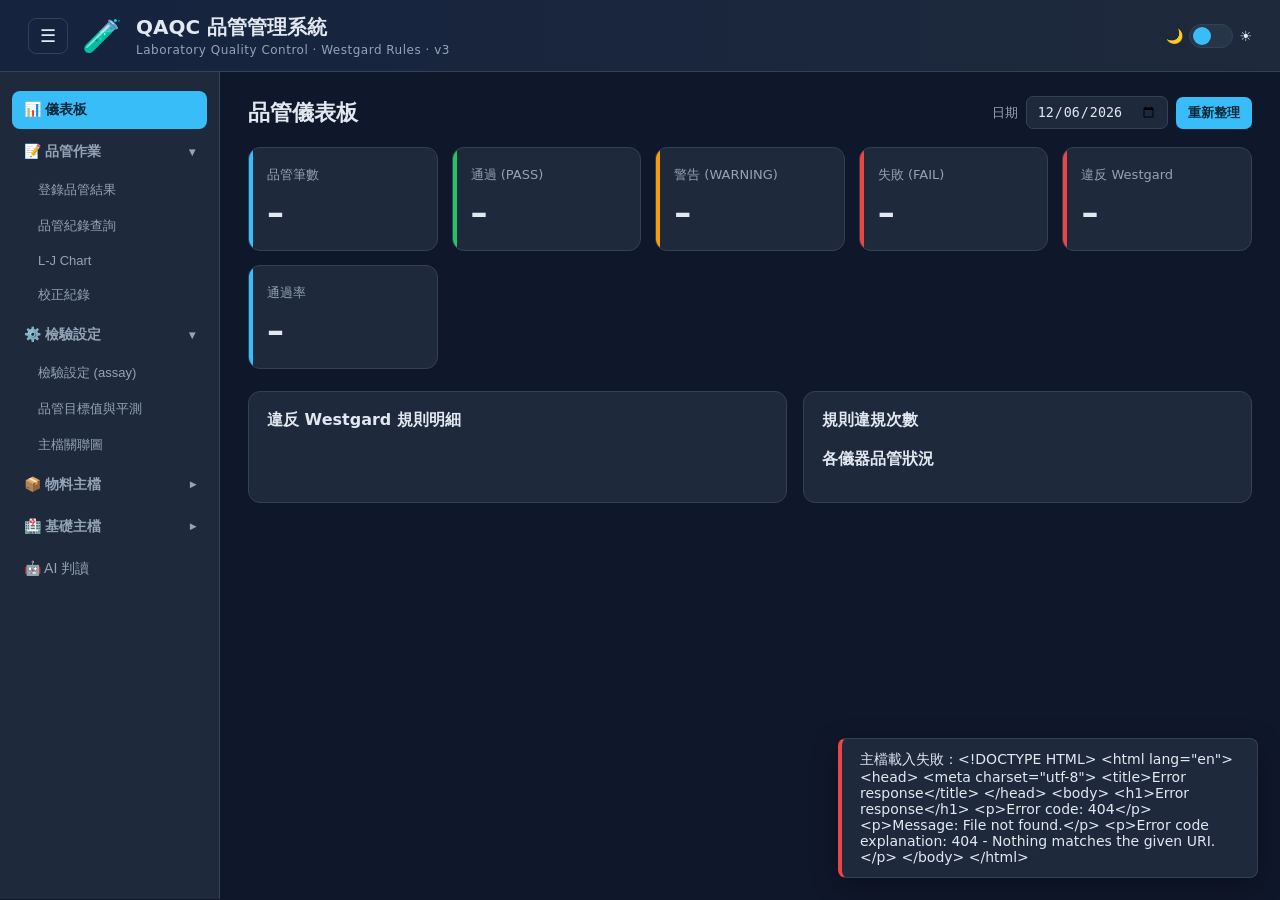
==== frontend/index.html @ 2c77fa1a "V2.1 修改前端" ====
<!DOCTYPE html>
<html lang="zh-Hant">
<head>
  <meta charset="UTF-8" />
  <meta name="viewport" content="width=device-width, initial-scale=1.0" />
  <title>QAQC 品管管理系統</title>
  <link rel="stylesheet" href="style.css" />
</head>
<body>
  <header class="topbar">
    <div class="brand">
      <button id="sidebar-toggle" class="icon-btn" title="收合選單">☰</button>
      <span class="logo">🧪</span>
      <div>
        <h1>QAQC 品管管理系統</h1>
        <p class="subtitle">Laboratory Quality Control · Westgard Rules · v3</p>
      </div>
    </div>
    <div class="topbar-right">
      <label class="theme-switch" title="切換亮 / 暗色模式">
        <span class="theme-icon">🌙</span>
        <input type="checkbox" id="theme-toggle" />
        <span class="slider"></span>
        <span class="theme-icon">☀️</span>
      </label>
    </div>
  </header>

  <div class="layout">
    <aside id="sidebar" class="sidebar">
      <nav>
        <button class="nav-link single active" data-view="dashboard">📊 儀表板</button>

        <div class="nav-group open">
          <button class="nav-group-title">📝 品管作業 <span class="chev">▾</span></button>
          <div class="nav-sub">
            <button class="nav-link" data-view="qc-run">登錄品管結果</button>
            <button class="nav-link" data-view="qc-results">品管紀錄查詢</button>
            <button class="nav-link" data-view="lj">L-J Chart</button>
            <button class="nav-link" data-view="calibration">校正紀錄</button>
          </div>
        </div>

        <div class="nav-group open">
          <button class="nav-group-title">⚙️ 檢驗設定 <span class="chev">▾</span></button>
          <div class="nav-sub">
            <button class="nav-link" data-view="assays">檢驗設定 (assay)</button>
            <button class="nav-link" data-view="qc-targets">品管目標值與平測</button>
            <button class="nav-link" data-view="er">主檔關聯圖</button>
          </div>
        </div>

        <div class="nav-group">
          <button class="nav-group-title">📦 物料主檔 <span class="chev">▾</span></button>
          <div class="nav-sub">
            <button class="nav-link" data-view="products">產品與批號</button>
            <button class="nav-link" data-view="reagent-loads">試劑上機</button>
          </div>
        </div>

        <div class="nav-group">
          <button class="nav-group-title">🏥 基礎主檔 <span class="chev">▾</span></button>
          <div class="nav-sub">
            <button class="nav-link" data-view="instruments">儀器</button>
            <button class="nav-link" data-view="test-items">檢驗項目字典</button>
            <button class="nav-link" data-view="specimen-types">檢體類別</button>
            <button class="nav-link" data-view="sections">組別</button>
          </div>
        </div>

        <button class="nav-link single" data-view="ai">🤖 AI 判讀</button>
      </nav>
    </aside>

    <main>
      <!-- ============ 儀表板 ============ -->
      <section id="view-dashboard" class="view active">
        <div class="view-head">
          <h2>品管儀表板</h2>
          <div class="date-picker">
            <label>日期</label>
            <input type="date" id="dash-date" />
            <button id="dash-refresh" class="btn-sm">重新整理</button>
          </div>
        </div>
        <div class="cards">
          <div class="card"><div class="card-label">品管筆數</div><div class="card-value" id="stat-total">–</div></div>
          <div class="card ok"><div class="card-label">通過 (PASS)</div><div class="card-value" id="stat-pass">–</div></div>
          <div class="card warn"><div class="card-label">警告 (WARNING)</div><div class="card-value" id="stat-warn">–</div></div>
          <div class="card danger"><div class="card-label">失敗 (FAIL)</div><div class="card-value" id="stat-fail">–</div></div>
          <div class="card danger"><div class="card-label">違反 Westgard</div><div class="card-value" id="stat-westgard">–</div></div>
          <div class="card"><div class="card-label">通過率</div><div class="card-value" id="stat-rate">–</div></div>
        </div>
        <div class="panels">
          <div class="panel">
            <h3>違反 Westgard 規則明細</h3>
            <div id="violation-list" class="violation-list"></div>
          </div>
          <div class="panel">
            <h3>規則違規次數</h3>
            <div id="rule-bars" class="rule-bars"></div>
            <h3 style="margin-top:18px">各儀器品管狀況</h3>
            <div id="instrument-stats" class="instrument-list"></div>
          </div>
        </div>
      </section>

      <!-- ============ 登錄品管結果 ============ -->
      <section id="view-qc-run" class="view">
        <div class="view-head"><h2>登錄品管結果</h2></div>
        <p class="mode-hint">
          一瓶品管液跑一次可產生多個項目結果。選定儀器與品管液批號後，系統會列出
          <strong>已設定目標值</strong>的檢驗項目；填入量測值送出，即自動計算 z-score 與 Westgard 判讀。
        </p>
        <div class="filter-bar">
          <div class="filter-item"><label>組別</label><select id="run-section"></select></div>
          <div class="filter-item"><label>儀器</label><select id="run-instrument"></select></div>
          <div class="filter-item"><label>品管液批號</label><select id="run-lot"></select></div>
          <div class="filter-item"><label>執行時間</label><input type="datetime-local" id="run-at" /></div>
          <div class="filter-item"><label>操作者</label><input id="run-operator" placeholder="MT001" /></div>
        </div>
        <div id="run-targets"></div>
        <div class="form-actions" style="margin-top:14px">
          <button class="btn" id="run-submit">送出品管結果</button>
          <span id="run-msg" class="add-msg"></span>
        </div>
        <div id="run-result"></div>
      </section>

      <!-- ============ 品管紀錄查詢 ============ -->
      <section id="view-qc-results" class="view">
        <div class="view-head"><h2>品管紀錄查詢</h2></div>
        <div class="filter-bar">
          <div class="filter-item"><label>起始日期</label><input type="date" id="res-from" /></div>
          <div class="filter-item"><label>結束日期</label><input type="date" id="res-to" /></div>
          <div class="filter-item"><label>組別</label><select id="res-section"></select></div>
          <div class="filter-item"><label>儀器</label><select id="res-instrument"></select></div>
          <div class="filter-item"><label>項目</label><input id="res-item" placeholder="如 GLU" /></div>
          <div class="filter-item"><label>狀態</label>
            <select id="res-status">
              <option value="">全部</option><option value="PASS">PASS</option>
              <option value="WARNING">WARNING</option><option value="FAIL">FAIL</option>
            </select>
          </div>
          <button id="res-refresh" class="btn-sm">查詢</button>
        </div>
        <div class="table-wrap"><table id="res-table"><thead></thead><tbody></tbody></table></div>
      </section>

      <!-- ============ L-J Chart ============ -->
      <section id="view-lj" class="view">
        <div class="view-head"><h2>Levey-Jennings Chart</h2></div>
        <div class="filter-bar">
          <div class="filter-item"><label>組別</label><select id="lj-section"></select></div>
          <div class="filter-item"><label>儀器</label><select id="lj-instrument"></select></div>
          <div class="filter-item"><label>檢驗項目</label><select id="lj-item"></select></div>
          <div class="filter-item"><label>起始日期</label><input type="date" id="lj-from" /></div>
          <div class="filter-item"><label>結束日期</label><input type="date" id="lj-to" /></div>
          <button id="lj-refresh" class="btn-sm">繪圖</button>
        </div>
        <div class="lj-legend">
          <span><i class="dot ok"></i>PASS</span><span><i class="dot warn"></i>WARNING</span>
          <span><i class="dot danger"></i>FAIL</span>
          <span class="ln mean">— Mean</span><span class="ln s1">— ±1SD</span>
          <span class="ln s2">— ±2SD</span><span class="ln s3">— ±3SD</span>
        </div>
        <div id="lj-charts"></div>
      </section>

      <!-- ============ 校正紀錄 ============ -->
      <section id="view-calibration" class="view">
        <div class="view-head">
          <h2>校正紀錄</h2>
          <button class="btn-sm" id="cal-new">登錄校正事件</button>
        </div>
        <div class="filter-bar">
          <div class="filter-item"><label>組別</label><select id="cal-section"></select></div>
          <div class="filter-item"><label>儀器</label><select id="cal-instrument"></select></div>
          <div class="filter-item"><label>起始日期</label><input type="date" id="cal-from" /></div>
          <div class="filter-item"><label>結束日期</label><input type="date" id="cal-to" /></div>
          <button id="cal-refresh" class="btn-sm">查詢</button>
        </div>
        <div id="cal-list"></div>
      </section>

      <!-- ============ 檢驗設定 (assay) ============ -->
      <section id="view-assays" class="view">
        <div class="view-head">
          <h2>檢驗設定 (assay)</h2>
          <div class="head-actions">
            <button class="btn-sm" id="assay-new">新增設定</button>
            <button class="btn-sm" id="assay-batch">批次新增</button>
            <button class="btn-sm ghost" id="assay-copy">複製到備機</button>
          </div>
        </div>
        <p class="mode-hint">
          <strong>assay = 儀器 × 檢驗項目 × 檢體別</strong>。同一項目在不同檢體（如 CRE/BLOOD 與 CRE/URINE）
          或不同儀器上，都是各自獨立的一筆設定；試劑、品管液、校正液的關聯掛在這裡。
        </p>
        <div class="filter-bar">
          <div class="filter-item"><label>組別</label><select id="assay-section"></select></div>
          <div class="filter-item"><label>儀器</label><select id="assay-instrument"></select></div>
          <div class="filter-item"><label>檢體</label><select id="assay-specimen"><option value="">全部</option></select></div>
          <div class="filter-item"><label>項目關鍵字</label><input id="assay-q" placeholder="代碼或名稱" /></div>
          <label class="check-label"><input type="checkbox" id="assay-inactive" />含已停用</label>
          <button id="assay-refresh" class="btn-sm">查詢</button>
          <span id="assay-msg" class="add-msg"></span>
        </div>
        <div class="table-wrap"><table id="assay-table"><thead></thead><tbody></tbody></table></div>
      </section>

      <!-- ============ 品管目標值與平測 ============ -->
      <section id="view-qc-targets" class="view">
        <div class="view-head">
          <h2>品管目標值與平測</h2>
          <button class="btn-sm" id="target-new">建立目標值</button>
        </div>
        <p class="mode-hint">
          目標值屬於 <strong>assay × 品管液批號</strong>，且版本化：平測前用原廠值（MANUFACTURER），
          平測完成後建立實驗室值（LAB），舊版自動收效但保留，歷史判讀因此永遠可重現。
        </p>
        <div class="filter-bar">
          <div class="filter-item"><label>組別</label><select id="target-section"></select></div>
          <div class="filter-item"><label>儀器</label><select id="target-instrument"></select></div>
          <label class="check-label"><input type="checkbox" id="target-history" />含歷史版本</label>
          <button id="target-refresh" class="btn-sm">查詢</button>
          <span id="target-msg" class="add-msg"></span>
        </div>
        <div class="panel" style="margin-bottom:16px">
          <h3>⚠️ 待平測（仍使用原廠值）</h3>
          <div class="table-wrap"><table id="pending-table"><thead></thead><tbody></tbody></table></div>
        </div>
        <div class="panel">
          <h3>目標值清單</h3>
          <div class="table-wrap"><table id="target-table"><thead></thead><tbody></tbody></table></div>
        </div>
      </section>

      <!-- ============ 主檔關聯圖 ============ -->
      <section id="view-er" class="view">
        <div class="view-head"><h2>主檔關聯圖</h2></div>
        <div class="filter-bar">
          <div class="filter-item"><label>組別</label><select id="er-section"></select></div>
          <div class="filter-item"><label>儀器</label><select id="er-instrument"></select></div>
          <button id="er-refresh" class="btn-sm">重新載入</button>
          <button id="er-reset" class="btn-sm ghost">清除選取</button>
        </div>
        <div class="er-legend">
          <span><i class="er-dot t-inst"></i>儀器</span>
          <span><i class="er-dot t-qc"></i>品管液</span>
          <span><i class="er-dot t-reagent"></i>試劑</span>
          <span><i class="er-dot t-item"></i>檢驗設定</span>
          <span class="er-legend-tip">點擊卡片可高亮關聯路徑</span>
        </div>
        <div class="er-stats" id="er-stats"></div>
        <div class="er-layout" id="er-layout">
          <div class="er-wrap">
            <div class="er-canvas" id="er-canvas">
              <svg class="er-edges" id="er-edges"></svg>
              <div class="er-columns" id="er-columns"></div>
            </div>
          </div>
          <aside class="er-detail-panel" id="er-detail-panel">
            <div class="er-detail-head">
              <h3>詳細資料</h3>
              <button type="button" class="icon-btn er-collapse" id="er-detail-toggle" title="收合">›</button>
            </div>
            <div class="er-detail" id="er-detail"></div>
          </aside>
          <button type="button" class="er-detail-open" id="er-detail-open" title="展開">‹</button>
        </div>
      </section>

      <!-- ============ 產品與批號 ============ -->
      <section id="view-products" class="view">
        <div class="view-head">
          <h2>產品與批號</h2>
          <div class="head-actions">
            <button class="btn-sm" id="prod-new">新增產品</button>
            <button class="btn-sm" id="lot-new">新增批號</button>
          </div>
        </div>
        <p class="mode-hint">
          <strong>產品是穩定定義，批號是實體</strong>。換批號只需新增 lot，
          assay 的關聯掛在產品上，因此換批永遠不會讓試劑或品管液關聯指錯。
        </p>
        <div class="mode-tabs">
          <button type="button" class="mode-tab active" data-ptype="reagent">試劑</button>
          <button type="button" class="mode-tab" data-ptype="qc">品管液</button>
          <button type="button" class="mode-tab" data-ptype="calibrator">校正液</button>
        </div>
        <div class="filter-bar">
          <label class="check-label"><input type="checkbox" id="prod-inactive" />含已停用</label>
          <button id="prod-refresh" class="btn-sm">重新整理</button>
          <span id="prod-msg" class="add-msg"></span>
        </div>
        <div id="prod-list"></div>
      </section>

      <!-- ============ 試劑上機 ============ -->
      <section id="view-reagent-loads" class="view">
        <div class="view-head">
          <h2>試劑上機</h2>
          <button class="btn-sm" id="load-new">試劑上機</button>
        </div>
        <div class="filter-bar">
          <div class="filter-item"><label>組別</label><select id="load-section"></select></div>
          <div class="filter-item"><label>儀器</label><select id="load-instrument"></select></div>
          <label class="check-label"><input type="checkbox" id="load-current" checked />只看在線上</label>
          <button id="load-refresh" class="btn-sm">查詢</button>
          <span id="load-msg" class="add-msg"></span>
        </div>
        <div class="table-wrap"><table id="load-table"><thead></thead><tbody></tbody></table></div>
      </section>

      <!-- ============ 基礎主檔（儀器 / 項目 / 檢體 / 組別）============ -->
      <section id="view-instruments" class="view">
        <div class="view-head">
          <h2>儀器</h2>
          <button class="btn-sm" id="inst-new">新增儀器</button>
        </div>
        <div class="filter-bar">
          <label class="check-label"><input type="checkbox" id="inst-inactive" />含已停用</label>
          <button id="inst-refresh" class="btn-sm">重新整理</button>
          <span id="inst-msg" class="add-msg"></span>
        </div>
        <div class="table-wrap"><table id="inst-table"><thead></thead><tbody></tbody></table></div>
      </section>

      <section id="view-test-items" class="view">
        <div class="view-head">
          <h2>檢驗項目字典</h2>
          <button class="btn-sm" id="item-new">新增項目</button>
        </div>
        <p class="mode-hint">全院共用字典，<strong>不綁儀器</strong>。同一個 CRE 在多台儀器、多種檢體上共用這一筆。</p>
        <div class="filter-bar">
          <div class="filter-item"><label>關鍵字</label><input id="item-q" placeholder="代碼或名稱" /></div>
          <button id="item-refresh" class="btn-sm">查詢</button>
          <span id="item-msg" class="add-msg"></span>
        </div>
        <div class="table-wrap"><table id="item-table"><thead></thead><tbody></tbody></table></div>
      </section>

      <section id="view-specimen-types" class="view">
        <div class="view-head">
          <h2>檢體類別</h2>
          <button class="btn-sm" id="spec-new">新增檢體類別</button>
        </div>
        <div class="filter-bar"><span id="spec-msg" class="add-msg"></span></div>
        <div class="table-wrap"><table id="spec-table"><thead></thead><tbody></tbody></table></div>
      </section>

      <section id="view-sections" class="view">
        <div class="view-head">
          <h2>組別</h2>
          <button class="btn-sm" id="sec-new">新增組別</button>
        </div>
        <div class="filter-bar"><span id="sec-msg" class="add-msg"></span></div>
        <div class="table-wrap"><table id="sec-table"><thead></thead><tbody></tbody></table></div>
      </section>

      <!-- ============ AI 判讀 ============ -->
      <section id="view-ai" class="view">
        <div class="view-head"><h2>AI 品管判讀</h2></div>
        <div class="filter-bar">
          <div class="filter-item"><label>組別</label><select id="ai-section"></select></div>
          <div class="filter-item"><label>儀器</label><select id="ai-instrument"></select></div>
          <div class="filter-item"><label>項目</label><input id="ai-item" placeholder="留空為全部" /></div>
          <div class="filter-item"><label>起始日期</label><input type="date" id="ai-from" /></div>
          <div class="filter-item"><label>結束日期</label><input type="date" id="ai-to" /></div>
        </div>
        <div class="ai-actions"><button id="ai-run" class="btn">AI 判讀</button></div>
        <div id="ai-result" class="ai-result"></div>
      </section>
    </main>
  </div>

  <!-- ============ 通用對話框 ============ -->
  <div class="modal-backdrop" id="modal">
    <div class="modal">
      <div class="modal-head">
        <h3 id="modal-title">編輯</h3>
        <button type="button" class="icon-btn" id="modal-close">✕</button>
      </div>
      <p class="modal-hint" id="modal-hint" hidden></p>
      <form id="modal-form" class="form-grid modal-body"></form>
      <div class="modal-foot">
        <span id="modal-msg" class="add-msg"></span>
        <button type="button" class="btn-sm ghost" id="modal-cancel">取消</button>
        <button type="button" class="btn-sm" id="modal-save">儲存</button>
      </div>
    </div>
  </div>

  <div id="toast" class="toast" hidden></div>

  <script src="app.js"></script>
</body>
</html>
---- frontend/style.css ----
:root {
  --bg: #0f172a;
  --panel: #1e293b;
  --panel-2: #273549;
  --text: #e2e8f0;
  --muted: #94a3b8;
  --accent: #38bdf8;
  --accent-text: #06283b;
  --ok: #22c55e;
  --warn: #f59e0b;
  --danger: #ef4444;
  --border: #334155;
  --topbar-bg: linear-gradient(90deg, #15233f, #1e293b);
  --chart-bg: #16202f;
  --chart-point-stroke: #0f172a;
}

/* Light mode */
:root[data-theme="light"] {
  --bg: #f1f5f9;
  --panel: #ffffff;
  --panel-2: #e2e8f0;
  --text: #1e293b;
  --muted: #64748b;
  --accent: #0284c7;
  --accent-text: #ffffff;
  --ok: #16a34a;
  --warn: #d97706;
  --danger: #dc2626;
  --border: #cbd5e1;
  --topbar-bg: linear-gradient(90deg, #ffffff, #f1f5f9);
  --chart-bg: #f8fafc;
  --chart-point-stroke: #ffffff;
}

* { box-sizing: border-box; }
body {
  margin: 0;
  font-family: "Segoe UI", "PingFang TC", "Microsoft JhengHei", system-ui, sans-serif;
  background: var(--bg);
  color: var(--text);
}

.topbar {
  display: flex;
  align-items: center;
  justify-content: space-between;
  padding: 14px 28px;
  background: var(--topbar-bg);
  border-bottom: 1px solid var(--border);
  flex-wrap: wrap;
  gap: 12px;
  position: sticky;
  top: 0;
  z-index: 20;
}
.brand { display: flex; align-items: center; gap: 14px; }
.logo { font-size: 32px; }
.brand h1 { font-size: 20px; margin: 0; }
.subtitle { margin: 2px 0 0; color: var(--muted); font-size: 12px; letter-spacing: .5px; }
.topbar-right { display: flex; align-items: center; gap: 14px; }

.icon-btn {
  background: transparent; border: 1px solid var(--border); color: var(--text);
  font-size: 18px; padding: 6px 11px; border-radius: 8px; cursor: pointer;
}
.icon-btn:hover { border-color: var(--accent); }

/* 主題切換開關 */
.theme-switch { display: flex; align-items: center; gap: 6px; cursor: pointer; user-select: none; }
.theme-switch input { display: none; }
.theme-switch .slider {
  width: 44px; height: 24px; border-radius: 24px; background: var(--panel-2);
  border: 1px solid var(--border); position: relative; transition: .2s;
}
.theme-switch .slider::before {
  content: ""; position: absolute; top: 2px; left: 3px; width: 18px; height: 18px;
  border-radius: 50%; background: var(--accent); transition: .2s;
}
.theme-switch input:checked + .slider::before { transform: translateX(19px); }
.theme-icon { font-size: 14px; }

/* 版面：側欄 + 主內容 */
.layout { display: flex; min-height: calc(100vh - 73px); }

.sidebar {
  width: 220px; flex-shrink: 0;
  background: var(--panel);
  border-right: 1px solid var(--border);
  padding: 18px 12px;
  transition: margin-left .2s;
}
.layout.sidebar-collapsed .sidebar { margin-left: -220px; }
.sidebar nav { display: flex; flex-direction: column; gap: 4px; position: sticky; top: 91px; }

.nav-link, .nav-group-title {
  display: flex; align-items: center; gap: 8px; width: 100%;
  background: transparent; border: none; text-align: left;
  color: var(--muted); padding: 10px 12px; border-radius: 8px;
  cursor: pointer; font-size: 14px; transition: .15s;
}
.nav-link:hover, .nav-group-title:hover { color: var(--text); background: var(--panel-2); }
.nav-link.active { background: var(--accent); color: var(--accent-text); font-weight: 600; }
.nav-link.disabled { opacity: .45; cursor: not-allowed; }
.nav-link.disabled:hover { background: transparent; color: var(--muted); }

.nav-group-title { font-weight: 600; justify-content: space-between; }
.nav-group-title .chev { transition: transform .2s; font-size: 12px; }
.nav-group:not(.open) .chev { transform: rotate(-90deg); }
.nav-sub { display: none; flex-direction: column; gap: 2px; padding-left: 14px; margin-top: 2px; }
.nav-group.open .nav-sub { display: flex; }
.nav-sub .nav-link { font-size: 13px; padding: 8px 12px; }

.dev-tag {
  font-size: 10px; padding: 1px 6px; border-radius: 10px;
  background: rgba(245,158,11,.18); color: var(--warn); margin-left: 4px;
}

main { flex: 1; min-width: 0; padding: 24px 28px 60px; max-width: 1200px; margin: 0 auto; }
.view { display: none; }
.view.active { display: block; animation: fade .2s; }
@keyframes fade { from { opacity: 0; transform: translateY(6px); } to { opacity: 1; transform: none; } }

.view-head {
  display: flex; align-items: center; justify-content: space-between;
  margin-bottom: 18px; flex-wrap: wrap; gap: 12px;
}
.view-head h2 { margin: 0; font-size: 22px; }
.date-picker { display: flex; align-items: center; gap: 8px; }
.date-picker label { color: var(--muted); font-size: 13px; }
input[type=date], input[type=time], select {
  background: var(--panel); border: 1px solid var(--border); color: var(--text);
  padding: 7px 10px; border-radius: 7px;
}

/* 篩選列 */
.filter-bar {
  display: flex; align-items: flex-end; gap: 14px; flex-wrap: wrap;
  background: var(--panel); border: 1px solid var(--border);
  border-radius: 12px; padding: 16px 18px; margin-bottom: 18px;
}
.filter-item { display: flex; flex-direction: column; gap: 6px; }
.filter-item label { color: var(--muted); font-size: 12px; }
.filter-item select { min-width: 170px; }

.btn, .btn-sm {
  background: var(--accent); color: var(--accent-text); border: none; border-radius: 7px;
  cursor: pointer; font-weight: 600;
}
.btn { padding: 11px 18px; font-size: 15px; }
.btn-sm { padding: 7px 12px; font-size: 13px; }
.btn-sm.ghost { background: transparent; color: var(--muted); border: 1px solid var(--border); }
.btn:hover, .btn-sm:hover { filter: brightness(1.08); }

/* Cards */
.cards { display: grid; grid-template-columns: repeat(auto-fit, minmax(170px, 1fr)); gap: 14px; }
.card {
  background: var(--panel); border: 1px solid var(--border); border-radius: 12px;
  padding: 18px; position: relative; overflow: hidden;
}
.card::before { content: ""; position: absolute; left: 0; top: 0; bottom: 0; width: 4px; background: var(--accent); }
.card.ok::before { background: var(--ok); }
.card.warn::before { background: var(--warn); }
.card.danger::before { background: var(--danger); }
.card-label { color: var(--muted); font-size: 13px; }
.card-value { font-size: 34px; font-weight: 700; margin-top: 8px; }

/* Panels */
.panels { display: grid; grid-template-columns: 1.2fr 1fr; gap: 16px; margin-top: 22px; }
.panel { background: var(--panel); border: 1px solid var(--border); border-radius: 12px; padding: 18px; }
.panel h3 { margin: 0 0 14px; font-size: 16px; }

.violation-list .vrow {
  border: 1px solid var(--border); border-left: 4px solid var(--danger);
  border-radius: 8px; padding: 12px 14px; margin-bottom: 10px; background: var(--panel-2);
}
.vrow .vhead { display: flex; justify-content: space-between; align-items: center; }
.vrow .vtitle { font-weight: 600; }
.vrow .vmeta { color: var(--muted); font-size: 12px; margin-top: 4px; }
.vrow .vremark { font-size: 13px; margin-top: 6px; color: var(--text); opacity: .85; }
.empty { color: var(--muted); padding: 14px; text-align: center; }

.rule-bars .bar-row { display: flex; align-items: center; gap: 10px; margin-bottom: 10px; }
.rule-bars .bar-label { width: 56px; font-size: 13px; font-family: monospace; }
.rule-bars .bar-track { flex: 1; background: var(--panel-2); border-radius: 6px; height: 20px; overflow: hidden; }
.rule-bars .bar-fill { height: 100%; background: var(--danger); border-radius: 6px; }
.rule-bars .bar-count { width: 28px; text-align: right; font-size: 13px; }

.instrument-list .irow { display: flex; justify-content: space-between; padding: 8px 0; border-bottom: 1px solid var(--border); }
.instrument-list .irow:last-child { border-bottom: none; }
.ipill { font-size: 12px; padding: 2px 8px; border-radius: 20px; background: var(--panel-2); }
.ipill.bad { background: rgba(239,68,68,.18); color: #fca5a5; }

/* Table */
.table-wrap { overflow-x: auto; border: 1px solid var(--border); border-radius: 12px; }
table { width: 100%; border-collapse: collapse; font-size: 13px; }
th, td { padding: 10px 12px; text-align: left; white-space: nowrap; }
thead th { background: var(--panel-2); color: var(--muted); position: sticky; top: 0; }
tbody tr { border-top: 1px solid var(--border); }
tbody tr:hover { background: rgba(56,189,248,.06); }

.badge { padding: 3px 9px; border-radius: 20px; font-size: 12px; font-weight: 600; }
.badge.Pass { background: rgba(34,197,94,.18); color: #86efac; }
.badge.Warning { background: rgba(245,158,11,.18); color: #fcd34d; }
.badge.Fail { background: rgba(239,68,68,.18); color: #fca5a5; }
.wg { font-family: monospace; color: #fca5a5; }

/* L-J Chart */
.lj-legend {
  display: flex; gap: 18px; flex-wrap: wrap; align-items: center;
  color: var(--muted); font-size: 13px; margin-bottom: 14px;
}
.lj-legend .dot { display: inline-block; width: 10px; height: 10px; border-radius: 50%; margin-right: 6px; vertical-align: middle; }
.lj-legend .dot.ok { background: var(--ok); }
.lj-legend .dot.warn { background: var(--warn); }
.lj-legend .dot.danger { background: var(--danger); }
.lj-legend .ln { font-weight: 600; }
.lj-legend .ln.mean { color: var(--ok); }
.lj-legend .ln.s1 { color: #7c8aa0; }
.lj-legend .ln.s2 { color: var(--warn); }
.lj-legend .ln.s3 { color: var(--danger); }

.lj-chart {
  background: var(--panel); border: 1px solid var(--border);
  border-radius: 12px; padding: 16px 18px; margin-bottom: 18px;
}
.lj-chart h3 { margin: 0 0 4px; font-size: 16px; }
.lj-chart .lj-sub { color: var(--muted); font-size: 12px; margin-bottom: 10px; }
.lj-chart svg { width: 100%; height: auto; display: block; }

/* 互動式 ER 關聯圖 */
:root {
  --er-inst: #38bdf8;
  --er-qc: #a78bfa;
  --er-reagent: #34d399;
  --er-item: #fbbf24;
}
:root[data-theme="light"] {
  --er-inst: #0284c7;
  --er-qc: #7c3aed;
  --er-reagent: #059669;
  --er-item: #d97706;
}

.er-legend {
  display: flex; gap: 18px; flex-wrap: wrap; align-items: center;
  color: var(--muted); font-size: 13px; margin-bottom: 12px;
}
.er-dot { display: inline-block; width: 10px; height: 10px; border-radius: 3px; margin-right: 6px; vertical-align: middle; }
.er-dot.t-inst { background: var(--er-inst); }
.er-dot.t-qc { background: var(--er-qc); }
.er-dot.t-reagent { background: var(--er-reagent); }
.er-dot.t-item { background: var(--er-item); }
.er-legend-tip { margin-left: auto; font-size: 12px; opacity: .8; }

.er-stats { display: flex; gap: 10px; flex-wrap: wrap; margin-bottom: 14px; }
.er-stats .er-chip {
  background: var(--panel-2); border: 1px solid var(--border);
  border-radius: 20px; padding: 4px 12px; font-size: 12px; color: var(--muted);
}

/* 關聯圖 + 右側詳細資料面板（等高並排，可收折） */
.er-layout {
  display: flex; align-items: stretch; gap: 14px;
  height: 74vh; position: relative; overflow: hidden;
}
.er-wrap {
  flex: 1; min-width: 0; height: 100%;
  border: 1px solid var(--border); border-radius: 12px;
  background: var(--panel);
  /* 以「不出現左右捲動」為原則：欄位自適應收縮，只保留垂直捲動 */
  overflow-x: hidden; overflow-y: auto;
}

.er-detail-panel {
  width: 340px; flex-shrink: 0; height: 100%;
  display: flex; flex-direction: column;
  background: var(--panel); border: 1px solid var(--border); border-radius: 12px;
  overflow: hidden;
  transition: margin-right .3s ease, transform .3s ease, opacity .25s ease;
}
/* 收合：向右滑出 */
.er-layout.detail-collapsed .er-detail-panel {
  margin-right: -354px; transform: translateX(100%); opacity: 0;
}
.er-detail-head {
  display: flex; align-items: center; justify-content: space-between;
  padding: 12px 14px; border-bottom: 1px solid var(--border); flex-shrink: 0;
}
.er-detail-head h3 { margin: 0; font-size: 15px; }
.er-collapse { font-size: 16px; line-height: 1; padding: 4px 10px; }

/* 收合後的展開把手 */
.er-detail-open {
  position: absolute; right: 0; top: 50%; transform: translateY(-50%);
  display: none; align-items: center; justify-content: center;
  width: 26px; height: 64px; cursor: pointer;
  background: var(--panel); color: var(--accent);
  border: 1px solid var(--border); border-right: none;
  border-radius: 8px 0 0 8px; font-size: 16px;
  animation: er-handle-in .3s ease;
}
.er-layout.detail-collapsed .er-detail-open { display: flex; }
.er-detail-open:hover { border-color: var(--accent); }
@keyframes er-handle-in { from { opacity: 0; transform: translate(14px, -50%); } to { opacity: 1; } }
/* 不設固定 min-width，讓畫布跟著可用寬度變化（面板展開/收合都不會產生左右捲動） */
.er-canvas { position: relative; min-width: 0; padding: 18px 16px; }
.er-edges { position: absolute; inset: 0; width: 100%; height: 100%; pointer-events: none; z-index: 0; }
.er-columns {
  position: relative; z-index: 1;
  display: grid;
  /* minmax(0, 1fr)：允許欄位縮到比內容更窄，避免撐出水平捲軸 */
  grid-template-columns: repeat(4, minmax(0, 1fr));
  gap: clamp(10px, 1.6vw, 26px);
  align-items: start;
}
.er-col { min-width: 0; }
.er-col-head {
  font-size: 12px; font-weight: 700; letter-spacing: .5px; text-transform: uppercase;
  color: var(--muted); padding-bottom: 8px; margin-bottom: 10px;
  border-bottom: 2px solid var(--border);
  white-space: nowrap; overflow: hidden; text-overflow: ellipsis;
}
.er-col.t-inst .er-col-head { border-color: var(--er-inst); color: var(--er-inst); }
.er-col.t-qc .er-col-head { border-color: var(--er-qc); color: var(--er-qc); }
.er-col.t-reagent .er-col-head { border-color: var(--er-reagent); color: var(--er-reagent); }
.er-col.t-item .er-col-head { border-color: var(--er-item); color: var(--er-item); }

.er-node {
  background: var(--panel-2); border: 1px solid var(--border);
  border-left: 4px solid var(--border); border-radius: 8px;
  padding: 9px 11px; margin-bottom: 10px; cursor: pointer;
  transition: .15s; user-select: none; min-width: 0;
}
.er-node:hover { border-color: var(--accent); transform: translateX(2px); }
.er-node.t-inst { border-left-color: var(--er-inst); }
.er-node.t-qc { border-left-color: var(--er-qc); }
.er-node.t-reagent { border-left-color: var(--er-reagent); }
.er-node.t-item { border-left-color: var(--er-item); }
/* 欄寬縮小時讓文字換行，而不是把版面撐寬 */
.er-node .er-title { font-size: 13px; font-weight: 600; overflow-wrap: anywhere; }
.er-node .er-sub { font-size: 11px; color: var(--muted); margin-top: 3px; line-height: 1.5; overflow-wrap: anywhere; }
.er-node .er-tag {
  display: inline-block; font-size: 10px; padding: 1px 6px; border-radius: 10px;
  background: var(--panel); border: 1px solid var(--border); margin: 3px 4px 0 0;
}
.er-node .er-tag.warn { color: var(--warn); border-color: var(--warn); }
.er-node .er-tag.ok { color: var(--ok); border-color: var(--ok); }

/* 高亮 / 淡出 */
.er-canvas.has-selection .er-node { opacity: .28; }
.er-canvas.has-selection .er-node.hl { opacity: 1; }
.er-node.hl { border-color: var(--accent); box-shadow: 0 0 0 2px rgba(56,189,248,.25); }
.er-node.root { box-shadow: 0 0 0 2px var(--accent); }

.er-edge { stroke-width: 1.6; fill: none; opacity: .45; transition: .15s; }
.er-canvas.has-selection .er-edge { opacity: .07; }
.er-canvas.has-selection .er-edge.hl { opacity: .95; stroke-width: 2.4; }

.er-empty { color: var(--muted); text-align: center; padding: 22px; font-size: 13px; }

.er-detail {
  flex: 1; overflow-y: auto;
  padding: 16px 18px; font-size: 13px; line-height: 1.7;
}
.er-detail h4 { margin: 0 0 8px; font-size: 15px; }
.er-detail .er-kv { color: var(--muted); }
.er-detail .er-kv b { color: var(--text); font-weight: 600; }
.er-detail .placeholder { color: var(--muted); text-align: center; padding: 6px; }

/* AI 判讀 */
.ai-actions { display: flex; justify-content: flex-end; margin-bottom: 16px; }
.ai-result {
  background: var(--panel); border: 1px solid var(--border);
  border-radius: 12px; padding: 22px 26px; min-height: 80px; line-height: 1.7;
}
.ai-result .placeholder { color: var(--muted); text-align: center; padding: 24px; }
.ai-result .spinner-wrap { display: flex; align-items: center; gap: 12px; justify-content: center; color: var(--muted); padding: 24px; }
.ai-spinner {
  width: 22px; height: 22px; border: 3px solid var(--border);
  border-top-color: var(--accent); border-radius: 50%; animation: spin 0.8s linear infinite;
}
@keyframes spin { to { transform: rotate(360deg); } }
.ai-meta { color: var(--muted); font-size: 12px; margin-bottom: 14px; padding-bottom: 12px; border-bottom: 1px solid var(--border); }
.ai-md h1, .ai-md h2, .ai-md h3 { color: var(--text); margin: 18px 0 8px; }
.ai-md h1 { font-size: 20px; } .ai-md h2 { font-size: 17px; } .ai-md h3 { font-size: 15px; }
.ai-md p { margin: 8px 0; }
.ai-md ul, .ai-md ol { margin: 8px 0; padding-left: 22px; }
.ai-md li { margin: 4px 0; }
.ai-md strong { color: var(--text); }
.ai-md code { background: var(--panel-2); padding: 1px 6px; border-radius: 4px; font-size: 13px; }
.ai-md table { width: 100%; border-collapse: collapse; margin: 12px 0; font-size: 13px; }
.ai-md th, .ai-md td { border: 1px solid var(--border); padding: 6px 10px; text-align: left; }
.ai-md th { background: var(--panel-2); }
.ai-md hr { border: none; border-top: 1px solid var(--border); margin: 16px 0; }

/* Form */
.form-grid { display: grid; grid-template-columns: repeat(3, 1fr); gap: 14px; background: var(--panel); border: 1px solid var(--border); padding: 22px; border-radius: 12px; }
.form-grid label { display: flex; flex-direction: column; font-size: 13px; color: var(--muted); gap: 6px; }
.form-grid input, .form-grid select { background: var(--panel-2); border: 1px solid var(--border); color: var(--text); padding: 9px 10px; border-radius: 7px; }
.form-grid input[readonly] { opacity: .7; }
.form-grid .full { grid-column: 1 / -1; }
.form-grid .check-label {
  flex-direction: row; align-items: center; gap: 8px;
  padding-top: 22px; cursor: pointer; color: var(--text);
}
.form-grid .check-label input[type=checkbox] { width: 16px; height: 16px; accent-color: var(--accent); }
.check-group {
  border: 1px solid var(--border); border-radius: 8px; padding: 12px 14px; margin: 0;
}
.check-group legend { color: var(--muted); font-size: 12px; padding: 0 6px; }
.check-row { display: flex; flex-wrap: wrap; gap: 14px; }
.check-row label {
  display: flex; flex-direction: row; align-items: center; gap: 6px;
  font-size: 13px; color: var(--text); cursor: pointer;
}
.check-row input[type=checkbox] { width: 15px; height: 15px; accent-color: var(--accent); }
.check-empty { color: var(--muted); font-size: 12px; font-style: italic; }
.check-group legend code { background: var(--panel-2); padding: 1px 5px; border-radius: 4px; font-size: 11px; }

/* v3 新增樣式 */
.head-actions { display: flex; gap: 8px; flex-wrap: wrap; }

/* Toast 提示 */
.toast {
  position: fixed; right: 22px; bottom: 22px; z-index: 200;
  background: var(--panel); border: 1px solid var(--border); border-left: 4px solid var(--accent);
  border-radius: 8px; padding: 12px 18px; font-size: 14px; color: var(--text);
  box-shadow: 0 8px 28px rgba(0,0,0,.32); max-width: 420px;
  animation: toast-in .2s ease;
}
.toast.ok { border-left-color: var(--ok); }
.toast.err { border-left-color: var(--danger); }
@keyframes toast-in { from { opacity: 0; transform: translateY(10px); } to { opacity: 1; } }

.modal-hint {
  margin: 0; padding: 10px 18px; font-size: 12px; color: var(--muted);
  background: var(--panel-2); border-bottom: 1px solid var(--border); line-height: 1.6;
}
.modal-hint strong { color: var(--text); }

/* 表格內的小標籤 */
.tag {
  display: inline-block; font-size: 11px; padding: 2px 8px; border-radius: 10px;
  background: var(--panel-2); color: var(--muted); margin-right: 4px;
}
.tag.spec { background: rgba(56,189,248,.16); color: var(--accent); }
.tag.lab { background: rgba(34,197,94,.16); color: var(--ok); }
.tag.mfr { background: rgba(245,158,11,.16); color: var(--warn); }
.muted-cell { color: var(--muted); font-size: 12px; }

/* 產品卡片（產品 + 其批號）*/
.prod-card {
  background: var(--panel); border: 1px solid var(--border); border-radius: 12px;
  padding: 14px 16px; margin-bottom: 12px;
}
.prod-head {
  display: flex; align-items: center; gap: 10px; flex-wrap: wrap;
  padding-bottom: 10px; border-bottom: 1px solid var(--border); margin-bottom: 10px;
}
.prod-head h4 { margin: 0; font-size: 15px; }
.prod-head .prod-meta { color: var(--muted); font-size: 12px; }
.prod-head .head-actions { margin-left: auto; }
.lot-row {
  display: flex; align-items: center; gap: 12px; flex-wrap: wrap;
  padding: 8px 10px; border-radius: 7px; font-size: 13px;
}
.lot-row:nth-child(odd) { background: var(--panel-2); }
.lot-row .lot-no { font-family: Consolas, monospace; font-weight: 600; min-width: 120px; }
.lot-row .row-actions { margin-left: auto; }
.lot-empty { color: var(--muted); font-size: 12px; font-style: italic; padding: 8px 10px; }

/* 品管登錄的項目列 */
.run-row {
  display: grid; grid-template-columns: 1.4fr 1fr 1fr 1fr; gap: 12px; align-items: center;
  padding: 10px 12px; border-bottom: 1px solid var(--border); font-size: 13px;
}
.run-row:last-child { border-bottom: none; }
.run-row .run-item { font-weight: 600; }
.run-row input {
  background: var(--panel-2); border: 1px solid var(--border); color: var(--text);
  padding: 8px 10px; border-radius: 7px; width: 100%;
}
.run-head { font-size: 12px; color: var(--muted); font-weight: 600; background: var(--panel-2); }
@media (max-width: 860px) { .run-row { grid-template-columns: 1fr 1fr; } }

/* 校正事件卡 */
.cal-card {
  background: var(--panel); border: 1px solid var(--border); border-left: 4px solid var(--accent);
  border-radius: 10px; padding: 12px 16px; margin-bottom: 10px;
}
.cal-card.pass { border-left-color: var(--ok); }
.cal-card.fail { border-left-color: var(--danger); }
.cal-head { display: flex; gap: 12px; align-items: center; flex-wrap: wrap; }
.cal-head .cal-title { font-weight: 600; }
.cal-meta { color: var(--muted); font-size: 12px; margin-top: 4px; }
.cal-assays { margin-top: 8px; display: flex; flex-wrap: wrap; gap: 6px; }

/* 模式切換頁籤 */
.mode-tabs { display: flex; gap: 8px; margin-bottom: 12px; }
.mode-tab {
  background: transparent; border: 1px solid var(--border); color: var(--muted);
  padding: 9px 18px; border-radius: 8px; cursor: pointer; font-size: 14px; transition: .15s;
}
.mode-tab:hover { color: var(--text); border-color: var(--accent); }
.mode-tab.active { background: var(--accent); color: var(--accent-text); border-color: var(--accent); font-weight: 600; }
.mode-hint {
  color: var(--muted); font-size: 13px; line-height: 1.7; margin: 0 0 16px;
  padding: 10px 14px; border-left: 3px solid var(--accent); background: var(--panel);
  border-radius: 0 8px 8px 0;
}
.mode-hint code { background: var(--panel-2); padding: 1px 6px; border-radius: 4px; font-size: 12px; }
.mode-hint strong { color: var(--text); }
.field-note {
  color: var(--muted); font-size: 12px; margin: 0; padding: 8px 12px;
  background: var(--panel); border-radius: 6px; border-left: 3px solid var(--warn);
}
.mode-pane { display: none; }
.mode-pane.active { display: block; }
form.mode-pane.active { display: grid; }

/* 新批號輸入：各濃度一張卡 */
.lot-card {
  background: var(--panel); border: 1px solid var(--border); border-radius: 12px;
  padding: 16px 18px; margin-bottom: 12px;
}
.lot-card-head {
  display: flex; align-items: center; gap: 10px; flex-wrap: wrap;
  padding-bottom: 10px; margin-bottom: 12px; border-bottom: 1px solid var(--border);
}
.lot-card-head h4 { margin: 0; font-size: 15px; }
.lot-current {
  display: flex; gap: 16px; flex-wrap: wrap; font-size: 12px; color: var(--muted);
  margin-left: auto;
}
.lot-current b { color: var(--text); font-weight: 600; }
.lot-expiring { color: var(--warn); }
.lot-expired { color: var(--danger); }
.lot-fields { display: grid; grid-template-columns: repeat(4, 1fr); gap: 12px; }
.lot-fields label { display: flex; flex-direction: column; gap: 6px; font-size: 12px; color: var(--muted); }
.lot-fields input {
  background: var(--panel-2); border: 1px solid var(--border); color: var(--text);
  padding: 8px 10px; border-radius: 7px;
}
.lot-fields .check-label { flex-direction: row; align-items: center; gap: 8px; padding-top: 20px; color: var(--text); }
.lot-fields .check-label input { width: 16px; height: 16px; accent-color: var(--accent); }
@media (max-width: 900px) { .lot-fields { grid-template-columns: 1fr 1fr; } }

/* 可檢索的下拉複選 */
.ms { position: relative; width: 100%; }
.ms-toggle {
  width: 100%; display: flex; align-items: center; justify-content: space-between; gap: 8px;
  background: var(--panel-2); border: 1px solid var(--border); color: var(--text);
  padding: 9px 11px; border-radius: 7px; cursor: pointer; font-size: 13px; text-align: left;
}
.ms-toggle:hover, .ms.open .ms-toggle { border-color: var(--accent); }
.ms-toggle .ms-label { overflow: hidden; text-overflow: ellipsis; white-space: nowrap; }
.ms-toggle .ms-label.empty { color: var(--muted); }
.ms-toggle .ms-caret { flex-shrink: 0; font-size: 11px; transition: transform .15s; }
.ms.open .ms-toggle .ms-caret { transform: rotate(180deg); }
.ms-count {
  flex-shrink: 0; font-size: 11px; padding: 1px 7px; border-radius: 10px;
  background: var(--accent); color: var(--accent-text); font-weight: 600;
}

.ms-panel {
  display: none; position: absolute; z-index: 30; left: 0; right: 0; top: calc(100% + 4px);
  background: var(--panel); border: 1px solid var(--accent); border-radius: 8px;
  box-shadow: 0 8px 24px rgba(0,0,0,.28); overflow: hidden;
}
.ms.open .ms-panel { display: block; }
.ms-search-wrap { padding: 8px; border-bottom: 1px solid var(--border); display: flex; gap: 6px; }
.ms-search {
  flex: 1; background: var(--panel-2); border: 1px solid var(--border); color: var(--text);
  padding: 7px 10px; border-radius: 6px; font-size: 13px;
}
.ms-search:focus { outline: none; border-color: var(--accent); }
.ms-bulk {
  display: flex; gap: 10px; padding: 6px 10px; border-bottom: 1px solid var(--border);
  font-size: 12px;
}
.ms-bulk button {
  background: none; border: none; color: var(--accent); cursor: pointer; padding: 0; font-size: 12px;
}
.ms-bulk button:hover { text-decoration: underline; }
.ms-bulk .ms-shown { margin-left: auto; color: var(--muted); }
.ms-options { max-height: 240px; overflow-y: auto; padding: 4px; }
.ms-options label {
  display: flex; align-items: center; gap: 8px; padding: 7px 9px; border-radius: 6px;
  font-size: 13px; cursor: pointer; color: var(--text);
}
/* 檢索過濾用：需蓋過上面的 display:flex，否則 hidden 不生效 */
.ms-options label[hidden] { display: none; }
.ms-options label:hover { background: var(--panel-2); }
.ms-options label.ms-active { background: var(--panel-2); outline: 1px solid var(--accent); }
.ms-options mark { background: rgba(56,189,248,.28); color: inherit; border-radius: 3px; padding: 0 1px; }
.ms-options input[type=checkbox] { width: 15px; height: 15px; accent-color: var(--accent); flex-shrink: 0; }
.ms-options .ms-none { color: var(--muted); font-size: 12px; font-style: italic; padding: 10px; }
.form-actions { display: flex; align-items: center; gap: 16px; }
.add-msg { font-size: 14px; }

/* 管理頁：列操作按鈕與狀態 */
.row-actions { display: flex; gap: 6px; }
.btn-xs {
  border: 1px solid var(--border); background: transparent; color: var(--muted);
  padding: 4px 10px; border-radius: 6px; cursor: pointer; font-size: 12px; transition: .15s;
}
.btn-xs:hover { color: var(--text); border-color: var(--accent); }
.btn-xs.danger:hover { color: var(--danger); border-color: var(--danger); }
.state-pill { font-size: 12px; padding: 2px 9px; border-radius: 20px; background: var(--panel-2); color: var(--muted); }
.state-pill.on { background: rgba(34,197,94,.16); color: var(--ok); }
.state-pill.off { background: rgba(239,68,68,.14); color: var(--danger); }

/* 編輯對話框 */
.modal-backdrop {
  display: none; position: fixed; inset: 0; z-index: 50;
  background: rgba(0,0,0,.55); align-items: center; justify-content: center; padding: 20px;
}
.modal-backdrop.open { display: flex; }
.modal {
  background: var(--panel); border: 1px solid var(--border); border-radius: 12px;
  width: min(760px, 100%); max-height: 88vh; display: flex; flex-direction: column;
  animation: modal-in .2s ease;
}
@keyframes modal-in { from { opacity: 0; transform: translateY(-12px); } to { opacity: 1; transform: none; } }
.modal-head, .modal-foot {
  display: flex; align-items: center; gap: 10px; padding: 14px 18px; flex-shrink: 0;
}
.modal-head { justify-content: space-between; border-bottom: 1px solid var(--border); }
.modal-head h3 { margin: 0; font-size: 16px; }
.modal-foot { justify-content: flex-end; border-top: 1px solid var(--border); }
.modal-foot .add-msg { margin-right: auto; }
.modal-body { overflow-y: auto; border: none; border-radius: 0; margin: 0; }

/* JSON 匯入區塊 */
.json-import { margin-top: 18px; }
.json-hint { color: var(--muted); font-size: 13px; margin: 0 0 10px; }
.json-hint code { background: var(--panel-2); padding: 1px 6px; border-radius: 4px; }
.json-import textarea {
  width: 100%; resize: vertical;
  background: var(--panel-2); border: 1px solid var(--border); color: var(--text);
  padding: 12px 14px; border-radius: 8px;
  font-family: Consolas, Menlo, monospace; font-size: 13px; line-height: 1.5;
}
.json-import textarea:focus { outline: none; border-color: var(--accent); }
.json-actions {
  display: flex; align-items: center; justify-content: flex-end;
  gap: 10px; margin-top: 10px;
}
.json-actions .add-msg { margin-right: auto; }
.add-msg.ok { color: var(--ok); }
.add-msg.err { color: var(--danger); }

/* 極窄視窗：四欄已無法閱讀，改以捲動為退路，並讓面板改為全寬堆疊 */
@media (max-width: 760px) {
  .er-layout { flex-direction: column; height: auto; overflow: visible; }
  .er-wrap { height: 60vh; overflow: auto; }
  .er-canvas { min-width: 620px; }
  .er-detail-panel { width: 100%; height: 320px; }
  .er-layout.detail-collapsed .er-detail-panel {
    margin-right: 0; margin-bottom: -336px; transform: translateY(100%);
  }
  .er-detail-open { top: auto; bottom: 0; right: 50%; transform: translateX(50%);
    width: 64px; height: 26px; border-radius: 8px 8px 0 0; border: 1px solid var(--border); border-bottom: none; }
}

@media (max-width: 860px) {
  .panels { grid-template-columns: 1fr; }
  .form-grid { grid-template-columns: 1fr 1fr; }
  .sidebar { position: fixed; left: 0; top: 73px; bottom: 0; z-index: 15; overflow-y: auto; }
  .layout.sidebar-collapsed .sidebar { margin-left: -220px; }
  main { padding: 18px 16px 60px; }
}
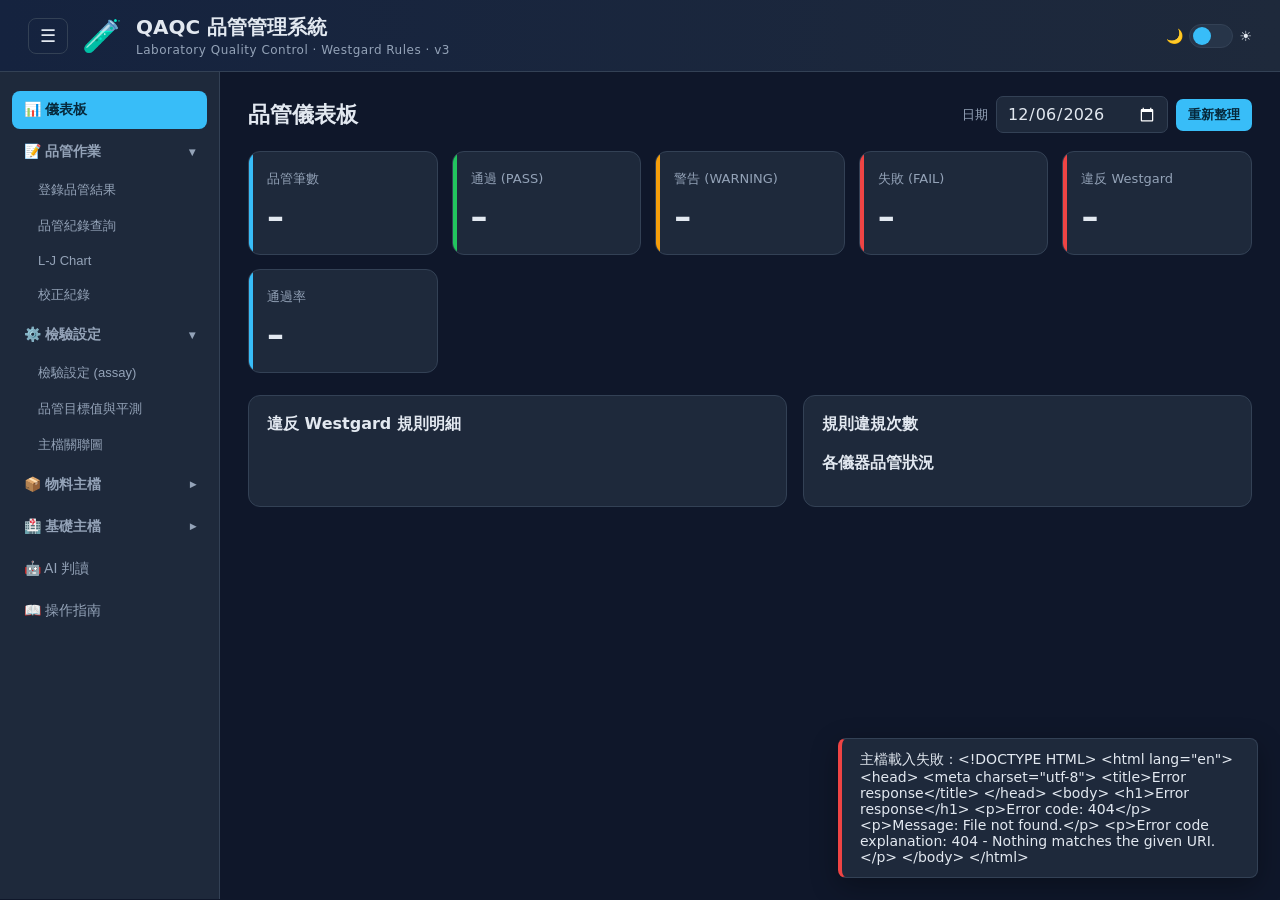
==== commit c112d17f: "Add the operations guide view from the local working copy These frontend changes existed only uncomm" ====
--- a/frontend/index.html
+++ b/frontend/index.html
@@ -17,6 +17,9 @@
       </div>
     </div>
     <div class="topbar-right">
+      <form id="logout-form" action="/logout" method="post" hidden>
+        <button type="submit" class="btn-xs">登出</button>
+      </form>
       <label class="theme-switch" title="切換亮 / 暗色模式">
         <span class="theme-icon">🌙</span>
         <input type="checkbox" id="theme-toggle" />
@@ -69,6 +72,7 @@
         </div>
 
         <button class="nav-link single" data-view="ai">🤖 AI 判讀</button>
+        <button class="nav-link single" data-view="guide">📖 操作指南</button>
       </nav>
     </aside>
 
@@ -371,6 +375,81 @@
         </div>
         <div class="ai-actions"><button id="ai-run" class="btn">AI 判讀</button></div>
         <div id="ai-result" class="ai-result"></div>
+      </section>
+
+      <!-- ============ 操作指南 ============ -->
+      <section id="view-guide" class="view">
+        <div class="view-head"><h2>操作指南</h2></div>
+        <p class="mode-hint">
+          第一次使用請依下方流程<strong>由上而下</strong>完成設定；設定完成後，日常只需「登錄品管結果」並檢視判讀。
+          流程圖中的方塊與「前往」按鈕都可直接跳到該頁面。
+        </p>
+
+        <div class="panel guide-block">
+          <h3>系統架構</h3>
+          <div class="guide-arch">
+            <div class="arch-card">
+              <div class="arch-kicker">主檔設定層 · 系統允許什麼</div>
+              <p>組別、儀器、檢體類別、檢驗項目字典、<b>檢驗設定 (assay)</b>、試劑 / 品管液 / 校正液產品與其關聯</p>
+              <span class="arch-freq">一次性設定，少變動</span>
+            </div>
+            <div class="arch-arrow">→</div>
+            <div class="arch-card">
+              <div class="arch-kicker">批號實體層 · 現場用哪一批</div>
+              <p>試劑 / 品管液 / 校正液批號、<b>品管目標值</b>（Mean / SD，版本化）、試劑上機紀錄</p>
+              <span class="arch-freq">收貨、換批時新增</span>
+            </div>
+            <div class="arch-arrow">→</div>
+            <div class="arch-card">
+              <div class="arch-kicker">交易稽核層 · 實際發生什麼</div>
+              <p>品管執行與結果（含 Mean / SD 快照、z-score、Westgard 判讀）、校正事件</p>
+              <span class="arch-freq">每日產生，不刪除</span>
+            </div>
+          </div>
+          <div class="guide-concepts">
+            <div><b>assay = 儀器 × 檢驗項目 × 檢體別</b>試劑、品管液、目標值都掛在 assay 上。GLU/B 在兩台儀器上是兩筆不同的 assay。</div>
+            <div><b>產品 ≠ 批號</b>產品是穩定定義，關聯掛在產品上；換批號只需新增批號，關聯不用動。</div>
+            <div><b>目標值版本化</b>Mean / SD 不可直接修改，平測會建立新版本並保留舊版，歷史判讀永遠可重現。</div>
+          </div>
+          <p class="guide-stack">技術架構：瀏覽器（frontend/）→ FastAPI（backend/）→ MySQL；「AI 判讀」另外連線 Anthropic Claude。</p>
+        </div>
+
+        <div class="panel guide-block">
+          <h3>設定流程圖</h3>
+          <div class="guide-flow-wrap">
+            <svg id="guide-flow" class="guide-flow" viewBox="0 0 960 750" role="img"
+                 aria-label="QAQC 系統設定流程圖"></svg>
+          </div>
+          <div class="guide-legend">
+            <span><i class="lg-solid"></i>必要步驟</span>
+            <span><i class="lg-dash"></i>選用</span>
+            <span>箭頭 = 必須先完成的前置步驟</span>
+            <span>🔁 換新品管液批號：⑦ 新增批號 → ⑨ 建立目標值 → ⑪ 登錄品管 → ⑩ 平測</span>
+          </div>
+        </div>
+
+        <div class="panel guide-block">
+          <h3>步驟說明</h3>
+          <div id="guide-steps"></div>
+        </div>
+
+        <div class="panel guide-block">
+          <h3>常見問題</h3>
+          <dl class="guide-faq">
+            <dt>登錄品管結果時，「品管液批號」下拉選單是空的？</dt>
+            <dd>此儀器的檢驗設定尚未關聯品管液產品（步驟 8），或該品管液尚未新增批號（步驟 7）。</dd>
+            <dt>選了批號，卻顯示「尚未建立任何目標值」？</dt>
+            <dd>到「品管目標值與平測」為該批號的每個 Level 建立目標值（步驟 9）。</dd>
+            <dt>想修改 Mean / SD，卻只能改備註欄位？</dt>
+            <dd>這是刻意的設計：Mean / SD 已被歷史結果引用。請在目標值列按「平測」建立新版本（步驟 10）。</dd>
+            <dt>換了一批新的品管液，要做哪些事？</dt>
+            <dd>新增批號（步驟 7）→ 建立原廠目標值（步驟 9）→ 日常登錄品管 → 數據足夠後平測（步驟 10）。產品與關聯都不需要更動。</dd>
+            <dt>新增一台備機要怎麼設定？</dt>
+            <dd>新增儀器時角色選「備機」並指定對應主機 → 在「檢驗設定」按「複製到備機」→ 為備機自行建立目標值並平測。</dd>
+            <dt>刪除時出現錯誤、被擋下？</dt>
+            <dd>該資料已被目標值或品管紀錄引用。請改用「停用」，系統會保留歷史資料以供稽核。</dd>
+          </dl>
+        </div>
       </section>
     </main>
   </div>
--- a/frontend/style.css
+++ b/frontend/style.css
@@ -13,6 +13,9 @@
   --topbar-bg: linear-gradient(90deg, #15233f, #1e293b);
   --chart-bg: #16202f;
   --chart-point-stroke: #0f172a;
+  /* 讓瀏覽器原生元件（日期選擇器圖示、數字微調鈕、捲軸）跟著主題走，
+     否則暗色底上會出現深色圖示而幾乎看不見 */
+  color-scheme: dark;
 }
 
 /* Light mode */
@@ -31,6 +34,7 @@
   --topbar-bg: linear-gradient(90deg, #ffffff, #f1f5f9);
   --chart-bg: #f8fafc;
   --chart-point-stroke: #ffffff;
+  color-scheme: light;
 }
 
 * { box-sizing: border-box; }
@@ -128,10 +132,22 @@
 .view-head h2 { margin: 0; font-size: 22px; }
 .date-picker { display: flex; align-items: center; gap: 8px; }
 .date-picker label { color: var(--muted); font-size: 13px; }
-input[type=date], input[type=time], select {
+/* 表單控制項基礎樣式
+   涵蓋所有文字類輸入（含 datetime-local、number、無 type 的純文字）、下拉與多行輸入；
+   checkbox / radio 有各自樣式，刻意不納入。 */
+input[type=date], input[type=time], input[type=datetime-local], input[type=month],
+input[type=number], input[type=text], input[type=search], input[type=email],
+input[type=tel], input[type=url], input:not([type]), select, textarea {
   background: var(--panel); border: 1px solid var(--border); color: var(--text);
   padding: 7px 10px; border-radius: 7px;
-}
+  font: inherit; /* 不繼承的話瀏覽器會套用自己的字體與字級 */
+}
+input:not([type=checkbox]):not([type=radio]):focus, select:focus, textarea:focus {
+  outline: none; border-color: var(--accent);
+}
+input::placeholder, textarea::placeholder { color: var(--muted); opacity: .75; }
+textarea { resize: vertical; min-height: 64px; line-height: 1.5; }
+input:disabled, select:disabled, textarea:disabled { opacity: .55; cursor: not-allowed; }
 
 /* 篩選列 */
 .filter-bar {
@@ -141,7 +157,19 @@
 }
 .filter-item { display: flex; flex-direction: column; gap: 6px; }
 .filter-item label { color: var(--muted); font-size: 12px; }
-.filter-item select { min-width: 170px; }
+/* 下拉與輸入框一致寬度，篩選列才不會長短不齊 */
+.filter-item select, .filter-item input { min-width: 170px; }
+/* 篩選列中的核取方塊（如「含已停用」）需與其他控制項底部對齊 */
+.filter-bar > .check-label {
+  display: flex; flex-direction: row; align-items: center; gap: 8px;
+  font-size: 13px; color: var(--text); cursor: pointer; padding-bottom: 8px;
+}
+.filter-bar > .check-label input[type=checkbox] {
+  width: 16px; height: 16px; accent-color: var(--accent); min-width: 0; padding: 0;
+}
+/* 篩選列的按鈕與輸入框底部對齊 */
+.filter-bar > .btn-sm { margin-bottom: 1px; }
+.filter-bar > .add-msg { align-self: flex-end; padding-bottom: 8px; }
 
 .btn, .btn-sm {
   background: var(--accent); color: var(--accent-text); border: none; border-radius: 7px;
@@ -397,7 +425,12 @@
 /* Form */
 .form-grid { display: grid; grid-template-columns: repeat(3, 1fr); gap: 14px; background: var(--panel); border: 1px solid var(--border); padding: 22px; border-radius: 12px; }
 .form-grid label { display: flex; flex-direction: column; font-size: 13px; color: var(--muted); gap: 6px; }
-.form-grid input, .form-grid select { background: var(--panel-2); border: 1px solid var(--border); color: var(--text); padding: 9px 10px; border-radius: 7px; }
+.form-grid input, .form-grid select, .form-grid textarea {
+  background: var(--panel-2); border: 1px solid var(--border); color: var(--text);
+  padding: 9px 10px; border-radius: 7px; font: inherit;
+}
+/* checkbox 不吃上面的 padding，否則會被撐成方塊 */
+.form-grid input[type=checkbox] { padding: 0; }
 .form-grid input[readonly] { opacity: .7; }
 .form-grid .full { grid-column: 1 / -1; }
 .form-grid .check-label {
@@ -671,3 +704,82 @@
   .layout.sidebar-collapsed .sidebar { margin-left: -220px; }
   main { padding: 18px 16px 60px; }
 }
+
+/* 操作指南 */
+.guide-block { margin-bottom: 16px; }
+.guide-arch { display: flex; align-items: stretch; gap: 10px; }
+.arch-card {
+  flex: 1; background: var(--panel-2); border: 1px solid var(--border); border-radius: 10px;
+  padding: 12px 14px; display: flex; flex-direction: column; gap: 6px;
+}
+.arch-card p { margin: 0; font-size: 13px; line-height: 1.6; }
+.arch-kicker { font-size: 13px; font-weight: 600; color: var(--accent); }
+.arch-freq { margin-top: auto; font-size: 12px; color: var(--muted); }
+.arch-arrow { align-self: center; color: var(--muted); font-size: 18px; }
+.guide-concepts { display: grid; grid-template-columns: repeat(3, 1fr); gap: 10px; margin-top: 12px; }
+.guide-concepts div {
+  font-size: 13px; line-height: 1.6; color: var(--muted);
+  border-left: 3px solid var(--accent); padding: 4px 0 4px 10px;
+}
+.guide-concepts b { display: block; color: var(--text); }
+.guide-stack { margin: 12px 0 0; font-size: 12px; color: var(--muted); }
+
+.guide-flow-wrap { overflow-x: auto; }
+.guide-flow { display: block; width: 100%; min-width: 760px; height: auto; }
+.guide-flow .fband { fill: transparent; }
+.guide-flow .fband.alt { fill: var(--panel-2); fill-opacity: .45; }
+.guide-flow .fstep { fill: var(--accent); font-size: 11px; font-weight: 700; letter-spacing: 1px; }
+.guide-flow .fphase { fill: var(--text); font-size: 14px; font-weight: 600; }
+.guide-flow .fhint { fill: var(--muted); font-size: 11px; }
+.guide-flow .fedge { fill: none; stroke: var(--muted); stroke-width: 1.6; }
+.guide-flow .fedge.opt { stroke-dasharray: 5 4; }
+.guide-flow .farrow-head { fill: var(--muted); }
+.guide-flow .fnode { cursor: pointer; outline: none; }
+.guide-flow .fnode rect { fill: var(--panel); stroke: var(--border); stroke-width: 1.4; transition: stroke .15s; }
+.guide-flow .fnode.opt rect { stroke-dasharray: 5 4; }
+.guide-flow .fnode:hover rect, .guide-flow .fnode:focus-visible rect { stroke: var(--accent); stroke-width: 2; }
+.guide-flow .fnode circle { fill: var(--accent); }
+.guide-flow .fbadge { fill: var(--accent-text); font-size: 12px; font-weight: 700; }
+.guide-flow .ftitle { fill: var(--text); font-size: 14px; font-weight: 600; }
+.guide-flow .fnode.opt .ftitle { fill: var(--muted); }
+.guide-flow .fsub { fill: var(--muted); font-size: 11px; }
+.guide-legend {
+  display: flex; flex-wrap: wrap; gap: 8px 18px; margin-top: 12px;
+  font-size: 12px; color: var(--muted);
+}
+.guide-legend span { display: inline-flex; align-items: center; gap: 6px; }
+.guide-legend i { display: inline-block; width: 22px; height: 12px; border-radius: 3px; border: 1.5px solid var(--muted); }
+.guide-legend .lg-dash { border-style: dashed; }
+
+.gs-phase {
+  margin: 18px 0 8px; font-size: 14px; font-weight: 600;
+  padding-bottom: 6px; border-bottom: 1px solid var(--border);
+}
+.gs-phase:first-child { margin-top: 0; }
+.gs-step { color: var(--accent); font-size: 11px; letter-spacing: 1px; margin-right: 8px; }
+.guide-step { display: flex; gap: 12px; padding: 10px 0; }
+.guide-step + .guide-step { border-top: 1px dashed var(--border); }
+.gs-num {
+  flex-shrink: 0; width: 26px; height: 26px; border-radius: 50%;
+  background: var(--accent); color: var(--accent-text);
+  display: flex; align-items: center; justify-content: center; font-size: 12px; font-weight: 700;
+}
+.guide-step.opt .gs-num { background: transparent; color: var(--muted); border: 1.5px dashed var(--muted); }
+.gs-body { flex: 1; min-width: 0; }
+.gs-head { display: flex; align-items: center; gap: 10px; flex-wrap: wrap; }
+.gs-head h4 { margin: 0; font-size: 15px; }
+.gs-path { font-size: 12px; color: var(--muted); }
+.gs-head .btn-xs { margin-left: auto; }
+.gs-body p { margin: 6px 0 0; font-size: 13px; line-height: 1.7; }
+.gs-body ul { margin: 6px 0 0; padding-left: 20px; font-size: 13px; line-height: 1.7; color: var(--muted); }
+
+.guide-faq { margin: 0; }
+.guide-faq dt { font-weight: 600; font-size: 14px; margin-top: 12px; }
+.guide-faq dt:first-child { margin-top: 0; }
+.guide-faq dd { margin: 4px 0 0; font-size: 13px; line-height: 1.7; color: var(--muted); }
+
+@media (max-width: 860px) {
+  .guide-arch { flex-direction: column; }
+  .arch-arrow { transform: rotate(90deg); }
+  .guide-concepts { grid-template-columns: 1fr; }
+}
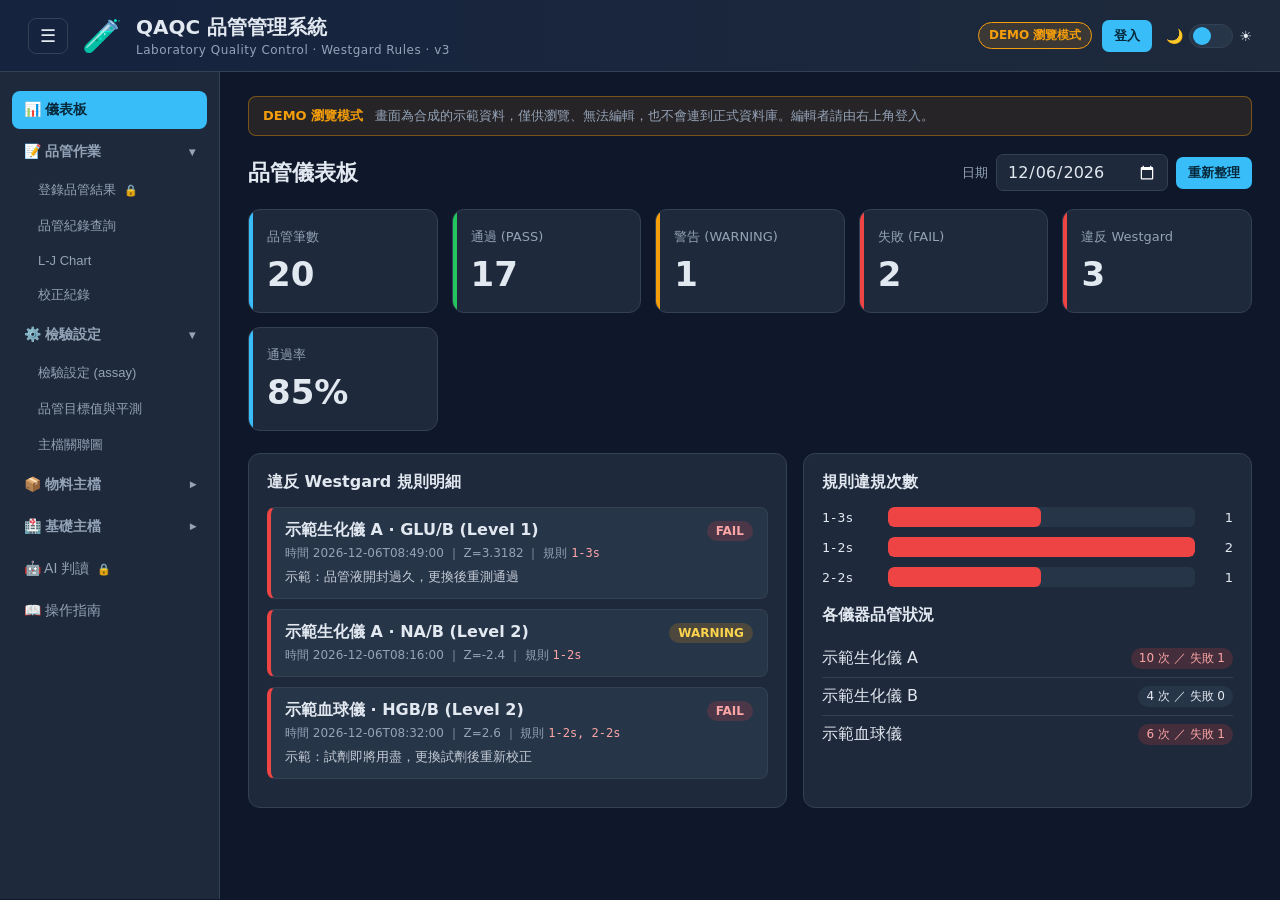
==== commit c96a204f: "Add DEMO and editor modes to the main page Visitors land in a read-only DEMO that runs entirely in t" ====
--- a/frontend/index.html
+++ b/frontend/index.html
@@ -6,7 +6,7 @@
   <title>QAQC 品管管理系統</title>
   <link rel="stylesheet" href="style.css" />
 </head>
-<body>
+<body data-mode="loading">
   <header class="topbar">
     <div class="brand">
       <button id="sidebar-toggle" class="icon-btn" title="收合選單">☰</button>
@@ -17,9 +17,12 @@
       </div>
     </div>
     <div class="topbar-right">
-      <form id="logout-form" action="/logout" method="post" hidden>
-        <button type="submit" class="btn-xs">登出</button>
-      </form>
+      <div class="auth-box">
+        <span id="mode-badge" class="mode-badge"></span>
+        <span id="auth-email" class="auth-email"></span>
+        <button type="button" id="login-open" class="btn-sm" hidden>登入</button>
+        <button type="button" id="logout" class="btn-sm ghost" hidden>登出</button>
+      </div>
       <label class="theme-switch" title="切換亮 / 暗色模式">
         <span class="theme-icon">🌙</span>
         <input type="checkbox" id="theme-toggle" />
@@ -37,7 +40,7 @@
         <div class="nav-group open">
           <button class="nav-group-title">📝 品管作業 <span class="chev">▾</span></button>
           <div class="nav-sub">
-            <button class="nav-link" data-view="qc-run">登錄品管結果</button>
+            <button class="nav-link requires-editor" data-view="qc-run">登錄品管結果</button>
             <button class="nav-link" data-view="qc-results">品管紀錄查詢</button>
             <button class="nav-link" data-view="lj">L-J Chart</button>
             <button class="nav-link" data-view="calibration">校正紀錄</button>
@@ -71,12 +74,17 @@
           </div>
         </div>
 
-        <button class="nav-link single" data-view="ai">🤖 AI 判讀</button>
+        <button class="nav-link single requires-editor" data-view="ai">🤖 AI 判讀</button>
         <button class="nav-link single" data-view="guide">📖 操作指南</button>
       </nav>
     </aside>
 
     <main>
+      <div class="demo-banner" role="status">
+        <strong>DEMO 瀏覽模式</strong>
+        <span>畫面為合成的示範資料，僅供瀏覽、無法編輯，也不會連到正式資料庫。編輯者請由右上角登入。</span>
+      </div>
+
       <!-- ============ 儀表板 ============ -->
       <section id="view-dashboard" class="view active">
         <div class="view-head">
@@ -175,7 +183,7 @@
       <section id="view-calibration" class="view">
         <div class="view-head">
           <h2>校正紀錄</h2>
-          <button class="btn-sm" id="cal-new">登錄校正事件</button>
+          <button class="btn-sm edit-only" id="cal-new">登錄校正事件</button>
         </div>
         <div class="filter-bar">
           <div class="filter-item"><label>組別</label><select id="cal-section"></select></div>
@@ -192,9 +200,9 @@
         <div class="view-head">
           <h2>檢驗設定 (assay)</h2>
           <div class="head-actions">
-            <button class="btn-sm" id="assay-new">新增設定</button>
-            <button class="btn-sm" id="assay-batch">批次新增</button>
-            <button class="btn-sm ghost" id="assay-copy">複製到備機</button>
+            <button class="btn-sm edit-only" id="assay-new">新增設定</button>
+            <button class="btn-sm edit-only" id="assay-batch">批次新增</button>
+            <button class="btn-sm ghost edit-only" id="assay-copy">複製到備機</button>
           </div>
         </div>
         <p class="mode-hint">
@@ -217,7 +225,7 @@
       <section id="view-qc-targets" class="view">
         <div class="view-head">
           <h2>品管目標值與平測</h2>
-          <button class="btn-sm" id="target-new">建立目標值</button>
+          <button class="btn-sm edit-only" id="target-new">建立目標值</button>
         </div>
         <p class="mode-hint">
           目標值屬於 <strong>assay × 品管液批號</strong>，且版本化：平測前用原廠值（MANUFACTURER），
@@ -280,8 +288,8 @@
         <div class="view-head">
           <h2>產品與批號</h2>
           <div class="head-actions">
-            <button class="btn-sm" id="prod-new">新增產品</button>
-            <button class="btn-sm" id="lot-new">新增批號</button>
+            <button class="btn-sm edit-only" id="prod-new">新增產品</button>
+            <button class="btn-sm edit-only" id="lot-new">新增批號</button>
           </div>
         </div>
         <p class="mode-hint">
@@ -305,7 +313,7 @@
       <section id="view-reagent-loads" class="view">
         <div class="view-head">
           <h2>試劑上機</h2>
-          <button class="btn-sm" id="load-new">試劑上機</button>
+          <button class="btn-sm edit-only" id="load-new">試劑上機</button>
         </div>
         <div class="filter-bar">
           <div class="filter-item"><label>組別</label><select id="load-section"></select></div>
@@ -321,7 +329,7 @@
       <section id="view-instruments" class="view">
         <div class="view-head">
           <h2>儀器</h2>
-          <button class="btn-sm" id="inst-new">新增儀器</button>
+          <button class="btn-sm edit-only" id="inst-new">新增儀器</button>
         </div>
         <div class="filter-bar">
           <label class="check-label"><input type="checkbox" id="inst-inactive" />含已停用</label>
@@ -334,7 +342,7 @@
       <section id="view-test-items" class="view">
         <div class="view-head">
           <h2>檢驗項目字典</h2>
-          <button class="btn-sm" id="item-new">新增項目</button>
+          <button class="btn-sm edit-only" id="item-new">新增項目</button>
         </div>
         <p class="mode-hint">全院共用字典，<strong>不綁儀器</strong>。同一個 CRE 在多台儀器、多種檢體上共用這一筆。</p>
         <div class="filter-bar">
@@ -348,7 +356,7 @@
       <section id="view-specimen-types" class="view">
         <div class="view-head">
           <h2>檢體類別</h2>
-          <button class="btn-sm" id="spec-new">新增檢體類別</button>
+          <button class="btn-sm edit-only" id="spec-new">新增檢體類別</button>
         </div>
         <div class="filter-bar"><span id="spec-msg" class="add-msg"></span></div>
         <div class="table-wrap"><table id="spec-table"><thead></thead><tbody></tbody></table></div>
@@ -357,7 +365,7 @@
       <section id="view-sections" class="view">
         <div class="view-head">
           <h2>組別</h2>
-          <button class="btn-sm" id="sec-new">新增組別</button>
+          <button class="btn-sm edit-only" id="sec-new">新增組別</button>
         </div>
         <div class="filter-bar"><span id="sec-msg" class="add-msg"></span></div>
         <div class="table-wrap"><table id="sec-table"><thead></thead><tbody></tbody></table></div>
@@ -411,7 +419,7 @@
             <div><b>產品 ≠ 批號</b>產品是穩定定義，關聯掛在產品上；換批號只需新增批號，關聯不用動。</div>
             <div><b>目標值版本化</b>Mean / SD 不可直接修改，平測會建立新版本並保留舊版，歷史判讀永遠可重現。</div>
           </div>
-          <p class="guide-stack">技術架構：瀏覽器（frontend/）→ FastAPI（backend/）→ MySQL；「AI 判讀」另外連線 Anthropic Claude。</p>
+          <p class="guide-stack">技術架構：瀏覽器 → Cloudflare Worker → FastAPI → Supabase PostgreSQL；DEMO 模式只在瀏覽器內執行，不連後端。「AI 判讀」另外連線 Anthropic Claude。</p>
         </div>
 
         <div class="panel guide-block">
@@ -471,8 +479,33 @@
     </div>
   </div>
 
+  <!-- ============ 編輯者登入 ============ -->
+  <div class="modal-backdrop" id="login-modal">
+    <form class="modal login-modal" id="login-form">
+      <div class="modal-head">
+        <h3>編輯者登入</h3>
+        <button type="button" class="icon-btn" id="login-close" aria-label="關閉">✕</button>
+      </div>
+      <p class="modal-hint" id="login-hint"></p>
+      <div class="form-grid modal-body">
+        <label class="full">電子郵件
+          <input type="email" id="login-email" autocomplete="username" required maxlength="254" />
+        </label>
+        <label class="full">密碼
+          <input type="password" id="login-password" autocomplete="current-password" required maxlength="1024" />
+        </label>
+      </div>
+      <div class="modal-foot">
+        <span id="login-msg" class="add-msg" role="alert"></span>
+        <button type="button" class="btn-sm ghost" id="login-cancel">取消</button>
+        <button type="submit" class="btn-sm" id="login-submit">登入</button>
+      </div>
+    </form>
+  </div>
+
   <div id="toast" class="toast" hidden></div>
 
+  <script src="demo-data.js"></script>
   <script src="app.js"></script>
 </body>
 </html>
--- a/frontend/style.css
+++ b/frontend/style.css
@@ -211,7 +211,7 @@
 .rule-bars .bar-row { display: flex; align-items: center; gap: 10px; margin-bottom: 10px; }
 .rule-bars .bar-label { width: 56px; font-size: 13px; font-family: monospace; }
 .rule-bars .bar-track { flex: 1; background: var(--panel-2); border-radius: 6px; height: 20px; overflow: hidden; }
-.rule-bars .bar-fill { height: 100%; background: var(--danger); border-radius: 6px; }
+.rule-bars .bar-fill { display: block; height: 100%; background: var(--danger); border-radius: 6px; }
 .rule-bars .bar-count { width: 28px; text-align: right; font-size: 13px; }
 
 .instrument-list .irow { display: flex; justify-content: space-between; padding: 8px 0; border-bottom: 1px solid var(--border); }
@@ -228,9 +228,9 @@
 tbody tr:hover { background: rgba(56,189,248,.06); }
 
 .badge { padding: 3px 9px; border-radius: 20px; font-size: 12px; font-weight: 600; }
-.badge.Pass { background: rgba(34,197,94,.18); color: #86efac; }
-.badge.Warning { background: rgba(245,158,11,.18); color: #fcd34d; }
-.badge.Fail { background: rgba(239,68,68,.18); color: #fca5a5; }
+.badge.Pass, .badge.PASS { background: rgba(34,197,94,.18); color: #86efac; }
+.badge.Warning, .badge.WARNING { background: rgba(245,158,11,.18); color: #fcd34d; }
+.badge.Fail, .badge.FAIL { background: rgba(239,68,68,.18); color: #fca5a5; }
 .wg { font-family: monospace; color: #fca5a5; }
 
 /* L-J Chart */
@@ -783,3 +783,40 @@
   .arch-arrow { transform: rotate(90deg); }
   .guide-concepts { grid-template-columns: 1fr; }
 }
+
+/* ==================================================== 模式與登入 */
+/* 預設隱藏，只有確認為編輯者才顯示，避免載入中或 DEMO 時閃現編輯按鈕 */
+body:not([data-mode="editor"]) .edit-only { display: none !important; }
+
+.auth-box { display: flex; align-items: center; justify-content: flex-end; flex-wrap: wrap; gap: 10px; }
+.auth-email {
+  max-width: 220px; overflow: hidden; text-overflow: ellipsis; white-space: nowrap;
+  color: var(--muted); font-size: 13px;
+}
+.auth-email:empty { display: none; }
+
+.mode-badge {
+  padding: 4px 10px; border: 1px solid; border-radius: 999px;
+  font-size: 12px; font-weight: 600; white-space: nowrap;
+}
+body[data-mode="loading"] .mode-badge { display: none; }
+body[data-mode="demo"] .mode-badge { color: var(--warn); background: rgba(245,158,11,.14); }
+body[data-mode="editor"] .mode-badge { color: var(--ok); background: rgba(34,197,94,.14); }
+
+.demo-banner {
+  display: none; flex-wrap: wrap; align-items: baseline; gap: 4px 12px;
+  margin-bottom: 18px; padding: 10px 14px; font-size: 13px; color: var(--muted);
+  background: rgba(245,158,11,.1); border: 1px solid rgba(245,158,11,.4); border-radius: 8px;
+}
+.demo-banner strong { color: var(--warn); }
+body[data-mode="demo"] .demo-banner { display: flex; }
+
+body[data-mode="demo"] .requires-editor::after { content: " 🔒"; font-size: 11px; }
+
+.login-modal { width: min(420px, 100%); }
+
+/* 狀態色的預設值是給暗色底用的，亮色底需要較深的字色才讀得到 */
+:root[data-theme="light"] .badge.Pass, :root[data-theme="light"] .badge.PASS { color: #15803d; }
+:root[data-theme="light"] .badge.Warning, :root[data-theme="light"] .badge.WARNING { color: #b45309; }
+:root[data-theme="light"] .badge.Fail, :root[data-theme="light"] .badge.FAIL,
+:root[data-theme="light"] .ipill.bad, :root[data-theme="light"] .wg { color: #b91c1c; }
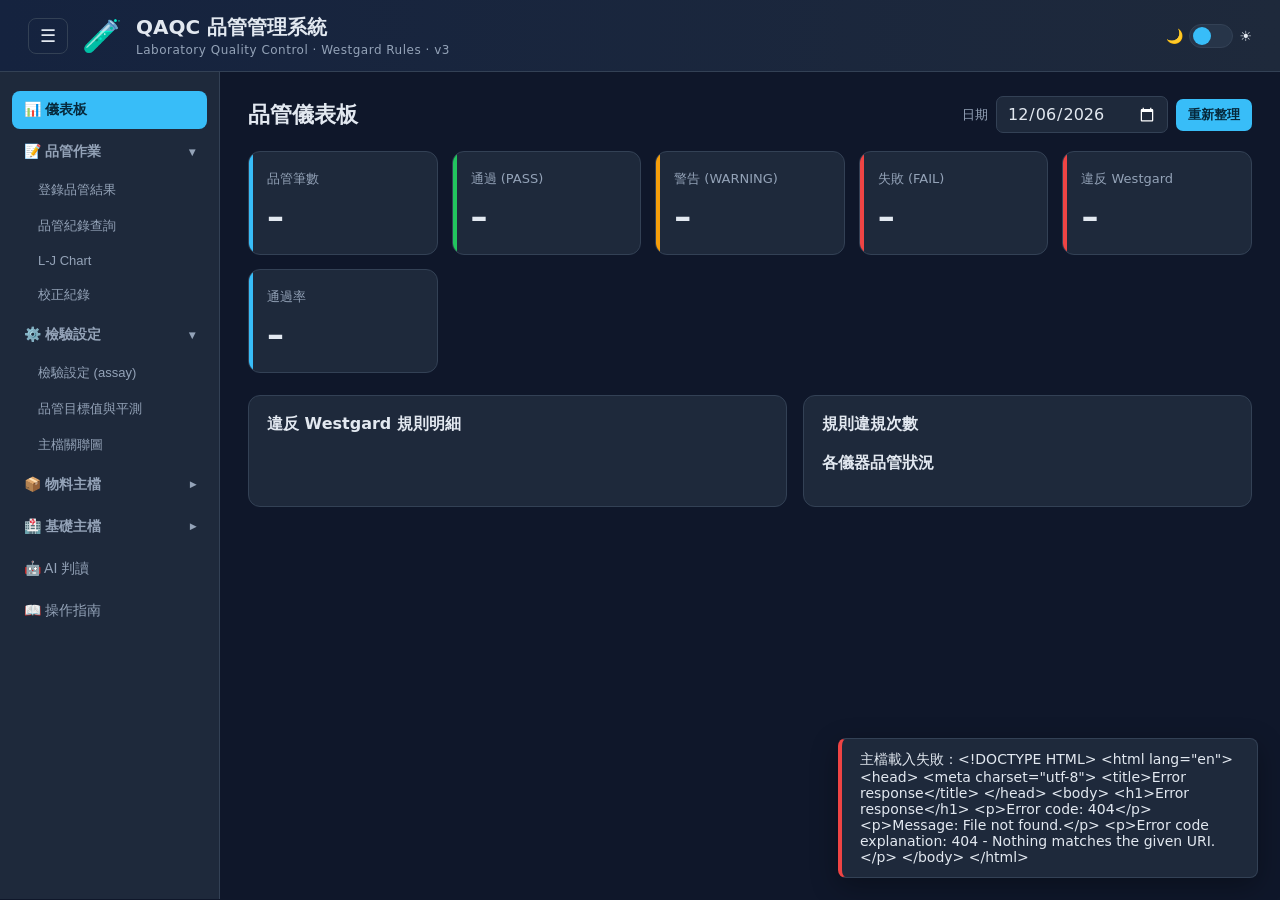
==== commit 7b06398f: "V3.0 [deploy] cloudflare" ====
--- a/frontend/index.html
+++ b/frontend/index.html
@@ -6,7 +6,7 @@
   <title>QAQC 品管管理系統</title>
   <link rel="stylesheet" href="style.css" />
 </head>
-<body data-mode="loading">
+<body>
   <header class="topbar">
     <div class="brand">
       <button id="sidebar-toggle" class="icon-btn" title="收合選單">☰</button>
@@ -17,12 +17,9 @@
       </div>
     </div>
     <div class="topbar-right">
-      <div class="auth-box">
-        <span id="mode-badge" class="mode-badge"></span>
-        <span id="auth-email" class="auth-email"></span>
-        <button type="button" id="login-open" class="btn-sm" hidden>登入</button>
-        <button type="button" id="logout" class="btn-sm ghost" hidden>登出</button>
-      </div>
+      <form id="logout-form" action="/logout" method="post" hidden>
+        <button type="submit" class="btn-xs">登出</button>
+      </form>
       <label class="theme-switch" title="切換亮 / 暗色模式">
         <span class="theme-icon">🌙</span>
         <input type="checkbox" id="theme-toggle" />
@@ -40,7 +37,7 @@
         <div class="nav-group open">
           <button class="nav-group-title">📝 品管作業 <span class="chev">▾</span></button>
           <div class="nav-sub">
-            <button class="nav-link requires-editor" data-view="qc-run">登錄品管結果</button>
+            <button class="nav-link" data-view="qc-run">登錄品管結果</button>
             <button class="nav-link" data-view="qc-results">品管紀錄查詢</button>
             <button class="nav-link" data-view="lj">L-J Chart</button>
             <button class="nav-link" data-view="calibration">校正紀錄</button>
@@ -74,17 +71,12 @@
           </div>
         </div>
 
-        <button class="nav-link single requires-editor" data-view="ai">🤖 AI 判讀</button>
+        <button class="nav-link single" data-view="ai">🤖 AI 判讀</button>
         <button class="nav-link single" data-view="guide">📖 操作指南</button>
       </nav>
     </aside>
 
     <main>
-      <div class="demo-banner" role="status">
-        <strong>DEMO 瀏覽模式</strong>
-        <span>畫面為合成的示範資料，僅供瀏覽、無法編輯，也不會連到正式資料庫。編輯者請由右上角登入。</span>
-      </div>
-
       <!-- ============ 儀表板 ============ -->
       <section id="view-dashboard" class="view active">
         <div class="view-head">
@@ -183,7 +175,7 @@
       <section id="view-calibration" class="view">
         <div class="view-head">
           <h2>校正紀錄</h2>
-          <button class="btn-sm edit-only" id="cal-new">登錄校正事件</button>
+          <button class="btn-sm" id="cal-new">登錄校正事件</button>
         </div>
         <div class="filter-bar">
           <div class="filter-item"><label>組別</label><select id="cal-section"></select></div>
@@ -200,9 +192,9 @@
         <div class="view-head">
           <h2>檢驗設定 (assay)</h2>
           <div class="head-actions">
-            <button class="btn-sm edit-only" id="assay-new">新增設定</button>
-            <button class="btn-sm edit-only" id="assay-batch">批次新增</button>
-            <button class="btn-sm ghost edit-only" id="assay-copy">複製到備機</button>
+            <button class="btn-sm" id="assay-new">新增設定</button>
+            <button class="btn-sm" id="assay-batch">批次新增</button>
+            <button class="btn-sm ghost" id="assay-copy">複製到備機</button>
           </div>
         </div>
         <p class="mode-hint">
@@ -225,7 +217,7 @@
       <section id="view-qc-targets" class="view">
         <div class="view-head">
           <h2>品管目標值與平測</h2>
-          <button class="btn-sm edit-only" id="target-new">建立目標值</button>
+          <button class="btn-sm" id="target-new">建立目標值</button>
         </div>
         <p class="mode-hint">
           目標值屬於 <strong>assay × 品管液批號</strong>，且版本化：平測前用原廠值（MANUFACTURER），
@@ -288,8 +280,8 @@
         <div class="view-head">
           <h2>產品與批號</h2>
           <div class="head-actions">
-            <button class="btn-sm edit-only" id="prod-new">新增產品</button>
-            <button class="btn-sm edit-only" id="lot-new">新增批號</button>
+            <button class="btn-sm" id="prod-new">新增產品</button>
+            <button class="btn-sm" id="lot-new">新增批號</button>
           </div>
         </div>
         <p class="mode-hint">
@@ -313,7 +305,7 @@
       <section id="view-reagent-loads" class="view">
         <div class="view-head">
           <h2>試劑上機</h2>
-          <button class="btn-sm edit-only" id="load-new">試劑上機</button>
+          <button class="btn-sm" id="load-new">試劑上機</button>
         </div>
         <div class="filter-bar">
           <div class="filter-item"><label>組別</label><select id="load-section"></select></div>
@@ -329,7 +321,7 @@
       <section id="view-instruments" class="view">
         <div class="view-head">
           <h2>儀器</h2>
-          <button class="btn-sm edit-only" id="inst-new">新增儀器</button>
+          <button class="btn-sm" id="inst-new">新增儀器</button>
         </div>
         <div class="filter-bar">
           <label class="check-label"><input type="checkbox" id="inst-inactive" />含已停用</label>
@@ -342,7 +334,7 @@
       <section id="view-test-items" class="view">
         <div class="view-head">
           <h2>檢驗項目字典</h2>
-          <button class="btn-sm edit-only" id="item-new">新增項目</button>
+          <button class="btn-sm" id="item-new">新增項目</button>
         </div>
         <p class="mode-hint">全院共用字典，<strong>不綁儀器</strong>。同一個 CRE 在多台儀器、多種檢體上共用這一筆。</p>
         <div class="filter-bar">
@@ -356,7 +348,7 @@
       <section id="view-specimen-types" class="view">
         <div class="view-head">
           <h2>檢體類別</h2>
-          <button class="btn-sm edit-only" id="spec-new">新增檢體類別</button>
+          <button class="btn-sm" id="spec-new">新增檢體類別</button>
         </div>
         <div class="filter-bar"><span id="spec-msg" class="add-msg"></span></div>
         <div class="table-wrap"><table id="spec-table"><thead></thead><tbody></tbody></table></div>
@@ -365,7 +357,7 @@
       <section id="view-sections" class="view">
         <div class="view-head">
           <h2>組別</h2>
-          <button class="btn-sm edit-only" id="sec-new">新增組別</button>
+          <button class="btn-sm" id="sec-new">新增組別</button>
         </div>
         <div class="filter-bar"><span id="sec-msg" class="add-msg"></span></div>
         <div class="table-wrap"><table id="sec-table"><thead></thead><tbody></tbody></table></div>
@@ -419,7 +411,7 @@
             <div><b>產品 ≠ 批號</b>產品是穩定定義，關聯掛在產品上；換批號只需新增批號，關聯不用動。</div>
             <div><b>目標值版本化</b>Mean / SD 不可直接修改，平測會建立新版本並保留舊版，歷史判讀永遠可重現。</div>
           </div>
-          <p class="guide-stack">技術架構：瀏覽器 → Cloudflare Worker → FastAPI → Supabase PostgreSQL；DEMO 模式只在瀏覽器內執行，不連後端。「AI 判讀」另外連線 Anthropic Claude。</p>
+          <p class="guide-stack">技術架構：瀏覽器（frontend/）→ FastAPI（backend/）→ MySQL；「AI 判讀」另外連線 Anthropic Claude。</p>
         </div>
 
         <div class="panel guide-block">
@@ -479,33 +471,8 @@
     </div>
   </div>
 
-  <!-- ============ 編輯者登入 ============ -->
-  <div class="modal-backdrop" id="login-modal">
-    <form class="modal login-modal" id="login-form">
-      <div class="modal-head">
-        <h3>編輯者登入</h3>
-        <button type="button" class="icon-btn" id="login-close" aria-label="關閉">✕</button>
-      </div>
-      <p class="modal-hint" id="login-hint"></p>
-      <div class="form-grid modal-body">
-        <label class="full">電子郵件
-          <input type="email" id="login-email" autocomplete="username" required maxlength="254" />
-        </label>
-        <label class="full">密碼
-          <input type="password" id="login-password" autocomplete="current-password" required maxlength="1024" />
-        </label>
-      </div>
-      <div class="modal-foot">
-        <span id="login-msg" class="add-msg" role="alert"></span>
-        <button type="button" class="btn-sm ghost" id="login-cancel">取消</button>
-        <button type="submit" class="btn-sm" id="login-submit">登入</button>
-      </div>
-    </form>
-  </div>
-
   <div id="toast" class="toast" hidden></div>
 
-  <script src="demo-data.js"></script>
   <script src="app.js"></script>
 </body>
 </html>
--- a/frontend/style.css
+++ b/frontend/style.css
@@ -211,7 +211,7 @@
 .rule-bars .bar-row { display: flex; align-items: center; gap: 10px; margin-bottom: 10px; }
 .rule-bars .bar-label { width: 56px; font-size: 13px; font-family: monospace; }
 .rule-bars .bar-track { flex: 1; background: var(--panel-2); border-radius: 6px; height: 20px; overflow: hidden; }
-.rule-bars .bar-fill { display: block; height: 100%; background: var(--danger); border-radius: 6px; }
+.rule-bars .bar-fill { height: 100%; background: var(--danger); border-radius: 6px; }
 .rule-bars .bar-count { width: 28px; text-align: right; font-size: 13px; }
 
 .instrument-list .irow { display: flex; justify-content: space-between; padding: 8px 0; border-bottom: 1px solid var(--border); }
@@ -228,9 +228,9 @@
 tbody tr:hover { background: rgba(56,189,248,.06); }
 
 .badge { padding: 3px 9px; border-radius: 20px; font-size: 12px; font-weight: 600; }
-.badge.Pass, .badge.PASS { background: rgba(34,197,94,.18); color: #86efac; }
-.badge.Warning, .badge.WARNING { background: rgba(245,158,11,.18); color: #fcd34d; }
-.badge.Fail, .badge.FAIL { background: rgba(239,68,68,.18); color: #fca5a5; }
+.badge.Pass { background: rgba(34,197,94,.18); color: #86efac; }
+.badge.Warning { background: rgba(245,158,11,.18); color: #fcd34d; }
+.badge.Fail { background: rgba(239,68,68,.18); color: #fca5a5; }
 .wg { font-family: monospace; color: #fca5a5; }
 
 /* L-J Chart */
@@ -783,40 +783,3 @@
   .arch-arrow { transform: rotate(90deg); }
   .guide-concepts { grid-template-columns: 1fr; }
 }
-
-/* ==================================================== 模式與登入 */
-/* 預設隱藏，只有確認為編輯者才顯示，避免載入中或 DEMO 時閃現編輯按鈕 */
-body:not([data-mode="editor"]) .edit-only { display: none !important; }
-
-.auth-box { display: flex; align-items: center; justify-content: flex-end; flex-wrap: wrap; gap: 10px; }
-.auth-email {
-  max-width: 220px; overflow: hidden; text-overflow: ellipsis; white-space: nowrap;
-  color: var(--muted); font-size: 13px;
-}
-.auth-email:empty { display: none; }
-
-.mode-badge {
-  padding: 4px 10px; border: 1px solid; border-radius: 999px;
-  font-size: 12px; font-weight: 600; white-space: nowrap;
-}
-body[data-mode="loading"] .mode-badge { display: none; }
-body[data-mode="demo"] .mode-badge { color: var(--warn); background: rgba(245,158,11,.14); }
-body[data-mode="editor"] .mode-badge { color: var(--ok); background: rgba(34,197,94,.14); }
-
-.demo-banner {
-  display: none; flex-wrap: wrap; align-items: baseline; gap: 4px 12px;
-  margin-bottom: 18px; padding: 10px 14px; font-size: 13px; color: var(--muted);
-  background: rgba(245,158,11,.1); border: 1px solid rgba(245,158,11,.4); border-radius: 8px;
-}
-.demo-banner strong { color: var(--warn); }
-body[data-mode="demo"] .demo-banner { display: flex; }
-
-body[data-mode="demo"] .requires-editor::after { content: " 🔒"; font-size: 11px; }
-
-.login-modal { width: min(420px, 100%); }
-
-/* 狀態色的預設值是給暗色底用的，亮色底需要較深的字色才讀得到 */
-:root[data-theme="light"] .badge.Pass, :root[data-theme="light"] .badge.PASS { color: #15803d; }
-:root[data-theme="light"] .badge.Warning, :root[data-theme="light"] .badge.WARNING { color: #b45309; }
-:root[data-theme="light"] .badge.Fail, :root[data-theme="light"] .badge.FAIL,
-:root[data-theme="light"] .ipill.bad, :root[data-theme="light"] .wg { color: #b91c1c; }
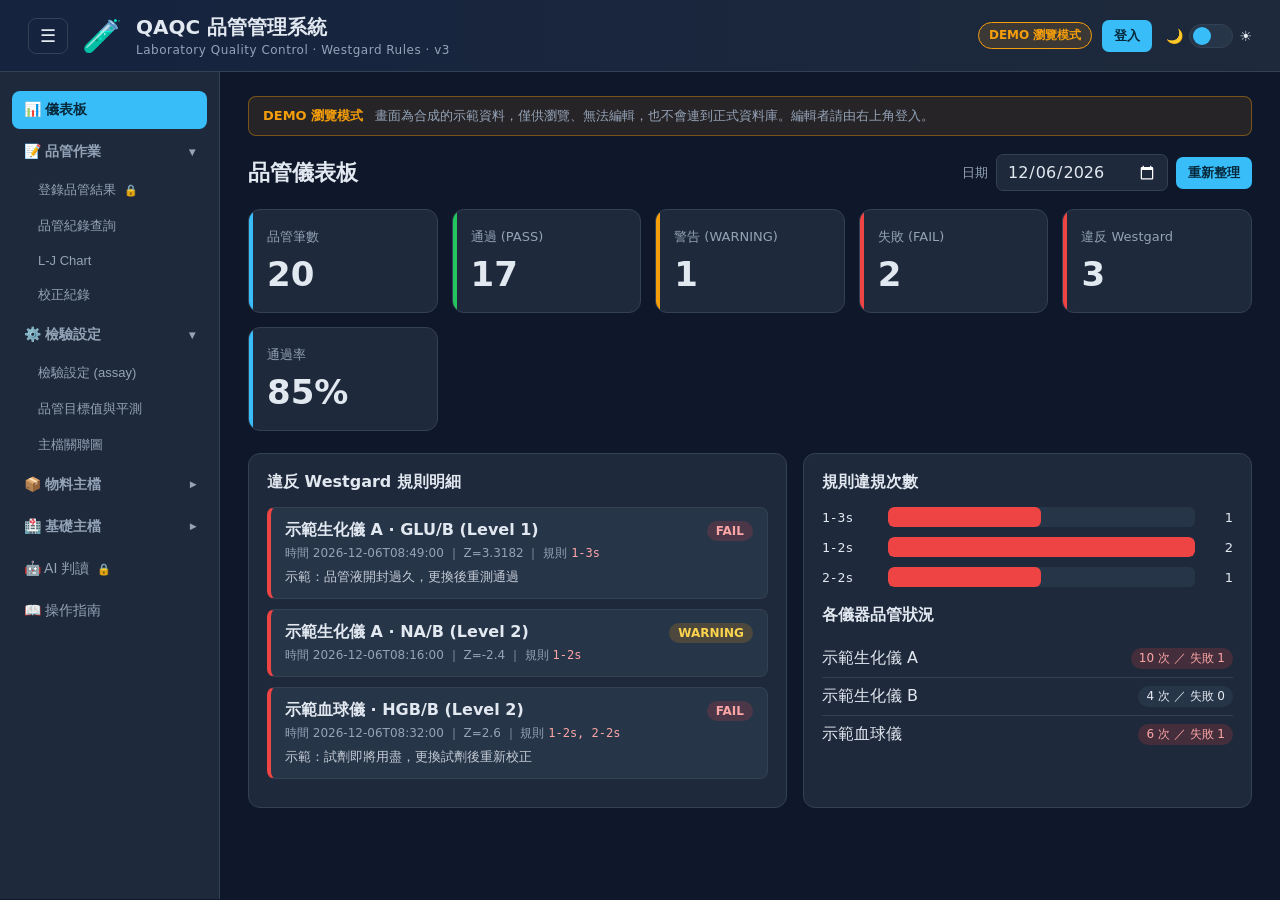
==== commit 5efd9262: "Merge branch 'main' into feature/demo-editor-modes" ====
--- a/frontend/index.html
+++ b/frontend/index.html
@@ -6,7 +6,7 @@
   <title>QAQC 品管管理系統</title>
   <link rel="stylesheet" href="style.css" />
 </head>
-<body>
+<body data-mode="loading">
   <header class="topbar">
     <div class="brand">
       <button id="sidebar-toggle" class="icon-btn" title="收合選單">☰</button>
@@ -17,9 +17,12 @@
       </div>
     </div>
     <div class="topbar-right">
-      <form id="logout-form" action="/logout" method="post" hidden>
-        <button type="submit" class="btn-xs">登出</button>
-      </form>
+      <div class="auth-box">
+        <span id="mode-badge" class="mode-badge"></span>
+        <span id="auth-email" class="auth-email"></span>
+        <button type="button" id="login-open" class="btn-sm" hidden>登入</button>
+        <button type="button" id="logout" class="btn-sm ghost" hidden>登出</button>
+      </div>
       <label class="theme-switch" title="切換亮 / 暗色模式">
         <span class="theme-icon">🌙</span>
         <input type="checkbox" id="theme-toggle" />
@@ -37,7 +40,7 @@
         <div class="nav-group open">
           <button class="nav-group-title">📝 品管作業 <span class="chev">▾</span></button>
           <div class="nav-sub">
-            <button class="nav-link" data-view="qc-run">登錄品管結果</button>
+            <button class="nav-link requires-editor" data-view="qc-run">登錄品管結果</button>
             <button class="nav-link" data-view="qc-results">品管紀錄查詢</button>
             <button class="nav-link" data-view="lj">L-J Chart</button>
             <button class="nav-link" data-view="calibration">校正紀錄</button>
@@ -71,12 +74,17 @@
           </div>
         </div>
 
-        <button class="nav-link single" data-view="ai">🤖 AI 判讀</button>
+        <button class="nav-link single requires-editor" data-view="ai">🤖 AI 判讀</button>
         <button class="nav-link single" data-view="guide">📖 操作指南</button>
       </nav>
     </aside>
 
     <main>
+      <div class="demo-banner" role="status">
+        <strong>DEMO 瀏覽模式</strong>
+        <span>畫面為合成的示範資料，僅供瀏覽、無法編輯，也不會連到正式資料庫。編輯者請由右上角登入。</span>
+      </div>
+
       <!-- ============ 儀表板 ============ -->
       <section id="view-dashboard" class="view active">
         <div class="view-head">
@@ -175,7 +183,7 @@
       <section id="view-calibration" class="view">
         <div class="view-head">
           <h2>校正紀錄</h2>
-          <button class="btn-sm" id="cal-new">登錄校正事件</button>
+          <button class="btn-sm edit-only" id="cal-new">登錄校正事件</button>
         </div>
         <div class="filter-bar">
           <div class="filter-item"><label>組別</label><select id="cal-section"></select></div>
@@ -192,9 +200,9 @@
         <div class="view-head">
           <h2>檢驗設定 (assay)</h2>
           <div class="head-actions">
-            <button class="btn-sm" id="assay-new">新增設定</button>
-            <button class="btn-sm" id="assay-batch">批次新增</button>
-            <button class="btn-sm ghost" id="assay-copy">複製到備機</button>
+            <button class="btn-sm edit-only" id="assay-new">新增設定</button>
+            <button class="btn-sm edit-only" id="assay-batch">批次新增</button>
+            <button class="btn-sm ghost edit-only" id="assay-copy">複製到備機</button>
           </div>
         </div>
         <p class="mode-hint">
@@ -217,7 +225,7 @@
       <section id="view-qc-targets" class="view">
         <div class="view-head">
           <h2>品管目標值與平測</h2>
-          <button class="btn-sm" id="target-new">建立目標值</button>
+          <button class="btn-sm edit-only" id="target-new">建立目標值</button>
         </div>
         <p class="mode-hint">
           目標值屬於 <strong>assay × 品管液批號</strong>，且版本化：平測前用原廠值（MANUFACTURER），
@@ -280,8 +288,8 @@
         <div class="view-head">
           <h2>產品與批號</h2>
           <div class="head-actions">
-            <button class="btn-sm" id="prod-new">新增產品</button>
-            <button class="btn-sm" id="lot-new">新增批號</button>
+            <button class="btn-sm edit-only" id="prod-new">新增產品</button>
+            <button class="btn-sm edit-only" id="lot-new">新增批號</button>
           </div>
         </div>
         <p class="mode-hint">
@@ -305,7 +313,7 @@
       <section id="view-reagent-loads" class="view">
         <div class="view-head">
           <h2>試劑上機</h2>
-          <button class="btn-sm" id="load-new">試劑上機</button>
+          <button class="btn-sm edit-only" id="load-new">試劑上機</button>
         </div>
         <div class="filter-bar">
           <div class="filter-item"><label>組別</label><select id="load-section"></select></div>
@@ -321,7 +329,7 @@
       <section id="view-instruments" class="view">
         <div class="view-head">
           <h2>儀器</h2>
-          <button class="btn-sm" id="inst-new">新增儀器</button>
+          <button class="btn-sm edit-only" id="inst-new">新增儀器</button>
         </div>
         <div class="filter-bar">
           <label class="check-label"><input type="checkbox" id="inst-inactive" />含已停用</label>
@@ -334,7 +342,7 @@
       <section id="view-test-items" class="view">
         <div class="view-head">
           <h2>檢驗項目字典</h2>
-          <button class="btn-sm" id="item-new">新增項目</button>
+          <button class="btn-sm edit-only" id="item-new">新增項目</button>
         </div>
         <p class="mode-hint">全院共用字典，<strong>不綁儀器</strong>。同一個 CRE 在多台儀器、多種檢體上共用這一筆。</p>
         <div class="filter-bar">
@@ -348,7 +356,7 @@
       <section id="view-specimen-types" class="view">
         <div class="view-head">
           <h2>檢體類別</h2>
-          <button class="btn-sm" id="spec-new">新增檢體類別</button>
+          <button class="btn-sm edit-only" id="spec-new">新增檢體類別</button>
         </div>
         <div class="filter-bar"><span id="spec-msg" class="add-msg"></span></div>
         <div class="table-wrap"><table id="spec-table"><thead></thead><tbody></tbody></table></div>
@@ -357,7 +365,7 @@
       <section id="view-sections" class="view">
         <div class="view-head">
           <h2>組別</h2>
-          <button class="btn-sm" id="sec-new">新增組別</button>
+          <button class="btn-sm edit-only" id="sec-new">新增組別</button>
         </div>
         <div class="filter-bar"><span id="sec-msg" class="add-msg"></span></div>
         <div class="table-wrap"><table id="sec-table"><thead></thead><tbody></tbody></table></div>
@@ -369,9 +377,10 @@
         <div class="filter-bar">
           <div class="filter-item"><label>組別</label><select id="ai-section"></select></div>
           <div class="filter-item"><label>儀器</label><select id="ai-instrument"></select></div>
-          <div class="filter-item"><label>項目</label><input id="ai-item" placeholder="留空為全部" /></div>
+          <div class="filter-item"><label>項目</label><select id="ai-item"><option value="">全部項目</option></select></div>
           <div class="filter-item"><label>起始日期</label><input type="date" id="ai-from" /></div>
           <div class="filter-item"><label>結束日期</label><input type="date" id="ai-to" /></div>
+          <div class="filter-item"><label>AI 模型</label><select id="ai-provider"></select></div>
         </div>
         <div class="ai-actions"><button id="ai-run" class="btn">AI 判讀</button></div>
         <div id="ai-result" class="ai-result"></div>
@@ -411,7 +420,7 @@
             <div><b>產品 ≠ 批號</b>產品是穩定定義，關聯掛在產品上；換批號只需新增批號，關聯不用動。</div>
             <div><b>目標值版本化</b>Mean / SD 不可直接修改，平測會建立新版本並保留舊版，歷史判讀永遠可重現。</div>
           </div>
-          <p class="guide-stack">技術架構：瀏覽器（frontend/）→ FastAPI（backend/）→ MySQL；「AI 判讀」另外連線 Anthropic Claude。</p>
+          <p class="guide-stack">技術架構：瀏覽器 → Cloudflare Worker → FastAPI → Supabase PostgreSQL；DEMO 模式只在瀏覽器內執行，不連後端。「AI 判讀」另外連線 Anthropic Claude。</p>
         </div>
 
         <div class="panel guide-block">
@@ -471,8 +480,33 @@
     </div>
   </div>
 
+  <!-- ============ 編輯者登入 ============ -->
+  <div class="modal-backdrop" id="login-modal">
+    <form class="modal login-modal" id="login-form">
+      <div class="modal-head">
+        <h3>編輯者登入</h3>
+        <button type="button" class="icon-btn" id="login-close" aria-label="關閉">✕</button>
+      </div>
+      <p class="modal-hint" id="login-hint"></p>
+      <div class="form-grid modal-body">
+        <label class="full">電子郵件
+          <input type="email" id="login-email" autocomplete="username" required maxlength="254" />
+        </label>
+        <label class="full">密碼
+          <input type="password" id="login-password" autocomplete="current-password" required maxlength="1024" />
+        </label>
+      </div>
+      <div class="modal-foot">
+        <span id="login-msg" class="add-msg" role="alert"></span>
+        <button type="button" class="btn-sm ghost" id="login-cancel">取消</button>
+        <button type="submit" class="btn-sm" id="login-submit">登入</button>
+      </div>
+    </form>
+  </div>
+
   <div id="toast" class="toast" hidden></div>
 
+  <script src="demo-data.js"></script>
   <script src="app.js"></script>
 </body>
 </html>
--- a/frontend/style.css
+++ b/frontend/style.css
@@ -211,7 +211,7 @@
 .rule-bars .bar-row { display: flex; align-items: center; gap: 10px; margin-bottom: 10px; }
 .rule-bars .bar-label { width: 56px; font-size: 13px; font-family: monospace; }
 .rule-bars .bar-track { flex: 1; background: var(--panel-2); border-radius: 6px; height: 20px; overflow: hidden; }
-.rule-bars .bar-fill { height: 100%; background: var(--danger); border-radius: 6px; }
+.rule-bars .bar-fill { display: block; height: 100%; background: var(--danger); border-radius: 6px; }
 .rule-bars .bar-count { width: 28px; text-align: right; font-size: 13px; }
 
 .instrument-list .irow { display: flex; justify-content: space-between; padding: 8px 0; border-bottom: 1px solid var(--border); }
@@ -228,9 +228,9 @@
 tbody tr:hover { background: rgba(56,189,248,.06); }
 
 .badge { padding: 3px 9px; border-radius: 20px; font-size: 12px; font-weight: 600; }
-.badge.Pass { background: rgba(34,197,94,.18); color: #86efac; }
-.badge.Warning { background: rgba(245,158,11,.18); color: #fcd34d; }
-.badge.Fail { background: rgba(239,68,68,.18); color: #fca5a5; }
+.badge.Pass, .badge.PASS { background: rgba(34,197,94,.18); color: #86efac; }
+.badge.Warning, .badge.WARNING { background: rgba(245,158,11,.18); color: #fcd34d; }
+.badge.Fail, .badge.FAIL { background: rgba(239,68,68,.18); color: #fca5a5; }
 .wg { font-family: monospace; color: #fca5a5; }
 
 /* L-J Chart */
@@ -410,6 +410,7 @@
 }
 @keyframes spin { to { transform: rotate(360deg); } }
 .ai-meta { color: var(--muted); font-size: 12px; margin-bottom: 14px; padding-bottom: 12px; border-bottom: 1px solid var(--border); }
+.ai-warning { color: var(--warn); font-size: 13px; margin-bottom: 12px; }
 .ai-md h1, .ai-md h2, .ai-md h3 { color: var(--text); margin: 18px 0 8px; }
 .ai-md h1 { font-size: 20px; } .ai-md h2 { font-size: 17px; } .ai-md h3 { font-size: 15px; }
 .ai-md p { margin: 8px 0; }
@@ -418,7 +419,7 @@
 .ai-md strong { color: var(--text); }
 .ai-md code { background: var(--panel-2); padding: 1px 6px; border-radius: 4px; font-size: 13px; }
 .ai-md table { width: 100%; border-collapse: collapse; margin: 12px 0; font-size: 13px; }
-.ai-md th, .ai-md td { border: 1px solid var(--border); padding: 6px 10px; text-align: left; }
+.ai-md th, .ai-md td { border: 1px solid var(--border); padding: 6px 10px; text-align: left; white-space: normal; overflow-wrap: anywhere; vertical-align: top; }
 .ai-md th { background: var(--panel-2); }
 .ai-md hr { border: none; border-top: 1px solid var(--border); margin: 16px 0; }
 
@@ -664,6 +665,10 @@
 .modal-foot { justify-content: flex-end; border-top: 1px solid var(--border); }
 .modal-foot .add-msg { margin-right: auto; }
 .modal-body { overflow-y: auto; border: none; border-radius: 0; margin: 0; }
+.modal-backdrop.notice .modal { width: min(460px, 100%); }
+.modal-backdrop.notice #modal-cancel { display: none; }
+.modal-backdrop.notice p { margin: 0; line-height: 1.6; }
+.modal-backdrop.notice .modal-note { color: var(--muted); font-size: 12px; overflow-wrap: anywhere; }
 
 /* JSON 匯入區塊 */
 .json-import { margin-top: 18px; }
@@ -783,3 +788,40 @@
   .arch-arrow { transform: rotate(90deg); }
   .guide-concepts { grid-template-columns: 1fr; }
 }
+
+/* ==================================================== 模式與登入 */
+/* 預設隱藏，只有確認為編輯者才顯示，避免載入中或 DEMO 時閃現編輯按鈕 */
+body:not([data-mode="editor"]) .edit-only { display: none !important; }
+
+.auth-box { display: flex; align-items: center; justify-content: flex-end; flex-wrap: wrap; gap: 10px; }
+.auth-email {
+  max-width: 220px; overflow: hidden; text-overflow: ellipsis; white-space: nowrap;
+  color: var(--muted); font-size: 13px;
+}
+.auth-email:empty { display: none; }
+
+.mode-badge {
+  padding: 4px 10px; border: 1px solid; border-radius: 999px;
+  font-size: 12px; font-weight: 600; white-space: nowrap;
+}
+body[data-mode="loading"] .mode-badge { display: none; }
+body[data-mode="demo"] .mode-badge { color: var(--warn); background: rgba(245,158,11,.14); }
+body[data-mode="editor"] .mode-badge { color: var(--ok); background: rgba(34,197,94,.14); }
+
+.demo-banner {
+  display: none; flex-wrap: wrap; align-items: baseline; gap: 4px 12px;
+  margin-bottom: 18px; padding: 10px 14px; font-size: 13px; color: var(--muted);
+  background: rgba(245,158,11,.1); border: 1px solid rgba(245,158,11,.4); border-radius: 8px;
+}
+.demo-banner strong { color: var(--warn); }
+body[data-mode="demo"] .demo-banner { display: flex; }
+
+body[data-mode="demo"] .requires-editor::after { content: " 🔒"; font-size: 11px; }
+
+.login-modal { width: min(420px, 100%); }
+
+/* 狀態色的預設值是給暗色底用的，亮色底需要較深的字色才讀得到 */
+:root[data-theme="light"] .badge.Pass, :root[data-theme="light"] .badge.PASS { color: #15803d; }
+:root[data-theme="light"] .badge.Warning, :root[data-theme="light"] .badge.WARNING { color: #b45309; }
+:root[data-theme="light"] .badge.Fail, :root[data-theme="light"] .badge.FAIL,
+:root[data-theme="light"] .ipill.bad, :root[data-theme="light"] .wg { color: #b91c1c; }
